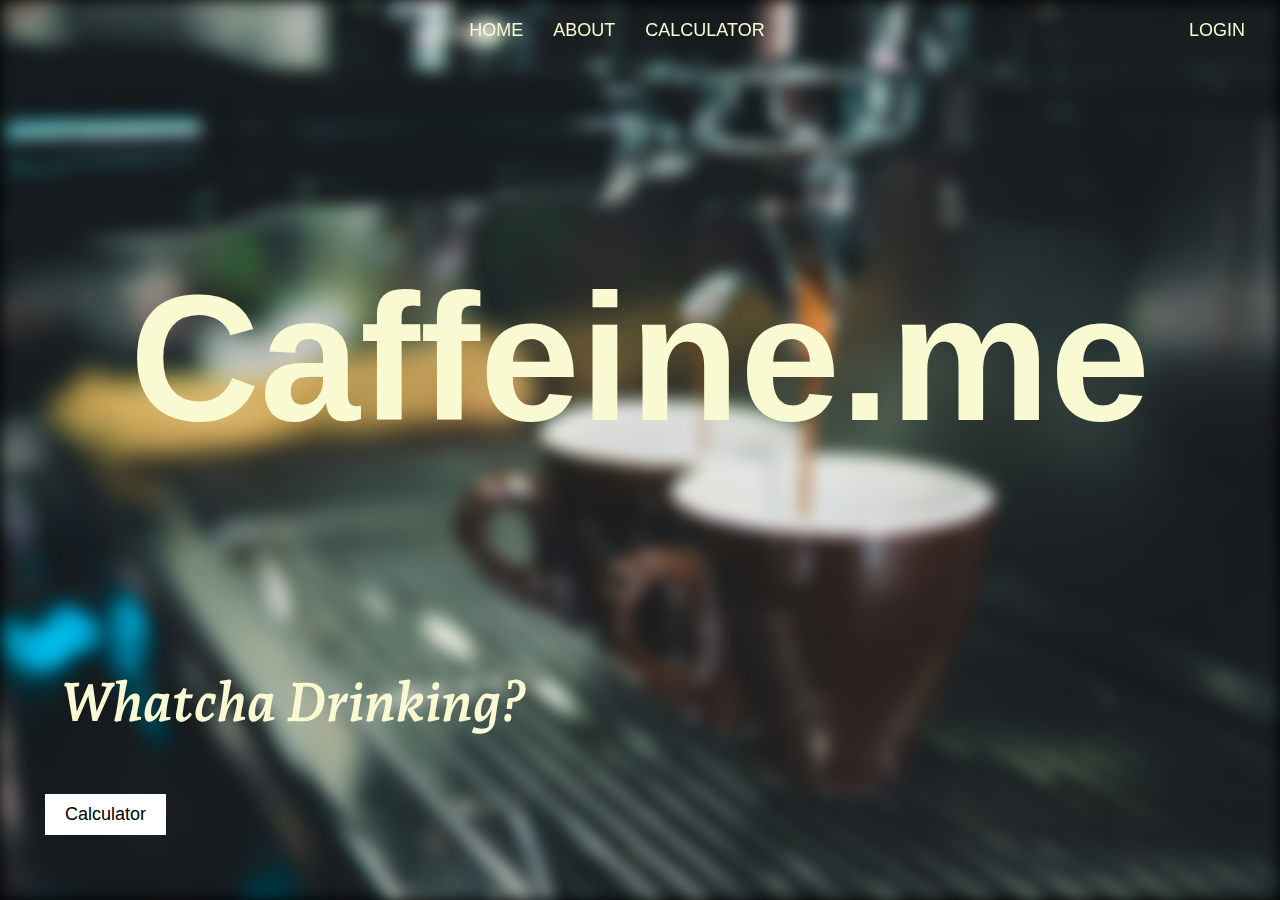
==== index.html @ e25b5c8c "Anirudh's changes" ====
<!DOCTYPE html>
<html lang="en">
<head>
    <meta charset="UTF-8">
    <meta name="viewport" content="width=device-width, initial-scale=1.0">
    <title>Caffeine.me</title>
    <link rel="stylesheet" href="ani.css">
    <link href="https://fonts.googleapis.com/css2?family=Andada+Pro:wght@400;700&display=swap" rel="stylesheet">
    <link rel="stylesheet" href="https://cdnjs.cloudflare.com/ajax/libs/font-awesome/6.0.0-beta3/css/all.min.css">
    <link href="https://fonts.googleapis.com/icon?family=Material+Icons" rel="stylesheet">
</head>
<body>
    <div class="background-container">
        <div class="blur-background"></div>
        <nav class="navbar">
            <div class="navbar-left">
                <i class="custom-icon"></i>
            </div>
            <div class="navbar-center">
                <button class="nav-button">HOME</button>
                <button class="nav-button">ABOUT</button>
                <button class="nav-button">CALCULATOR</button>
            </div>
            <div class="navbar-right">
                <button class="nav-button">LOGIN</button>
            </div>
        </nav>
        <div class="main-content">
            <h1>Caffeine.me</h1>
        </div>
        <div class="bottom-left">
            <div class="bottom-left-text">
                <h2><i>Whatcha Drinking?</i></h2>
            </div>
            <div class="bottom-left-button">
                <button class="calculator-button">Calculator</button>
            </div>
        </div>
    </div>
</body>

</html>
---- ani.css ----
* {
    margin: 0;
    padding: 0;
    box-sizing: border-box;
}

body {
    font-family: Arial, sans-serif;
    height: 100vh;
    background-color: #000;
    overflow: hidden;
}

.background-container {
    position: relative;
    height: 100%;
}

.blur-background {
    background-image: url('media/c2.jpg');
    background-size: cover;
    background-position: center;
    filter: blur(8px);
    position: absolute;
    top: 0;
    left: 0;
    width: 100%;
    height: 100%;
    z-index: -1;
}

.navbar {
    position: fixed;
    top: 0;
    left: 0;
    width: 100%;
    display: flex;
    justify-content: space-between;
    align-items: center;
    padding: 10px 20px;
}

.navbar-left, .navbar-center, .navbar-right {
    display: flex;
    align-items: center;
}

.navbar-left .icon {
    font-size: 24px;
    color: lightgoldenrodyellow;
}

.navbar-center {
    flex-grow: 1;
    justify-content: center;
}

.nav-button {
    background: transparent;
    color: lightgoldenrodyellow;
    border: none;
    font-size: 18px;
    margin: 0 15px;
    cursor: pointer;
}

.nav-button:hover {
    text-decoration: underline;
}

.main-content {
    position: absolute;
    top: 50%;
    left: 50%;
    transform: translate(-50%, -50%);
    text-align: center;
    color: lightgoldenrodyellow;
}

h1 {
    font-family: 'Oswald', sans-serif; 
    font-size: 180px;
    margin-bottom: 185px;
    font-weight: bold;
}

.bottom-left {
    position: absolute;
    font-family: 'Andada Pro', serif;
    left: 20px;
    bottom: 20px;
    color: lightgoldenrodyellow;
}

.bottom-left-text h2 {
    font-size: 54px;
    margin-bottom: 60px;
    margin-left: 40px;
}

.bottom-left-button {
    margin-left: 10px;
}

.calculator-button {
    padding: 10px 20px;
    background-color: white;
    color: black;
    border: none;
    cursor: pointer;
    font-size: 18px;
    margin-bottom: 45px;
    margin-left: 15px;
}

.calculator-button:hover {
    background-color: black;
    color: white;
}

.custom-icon {
    width: 40px;
    height: 40px;
    background-image: url('media/www.png');
    background-size: cover;
    display: inline-block;
    color: white;
}
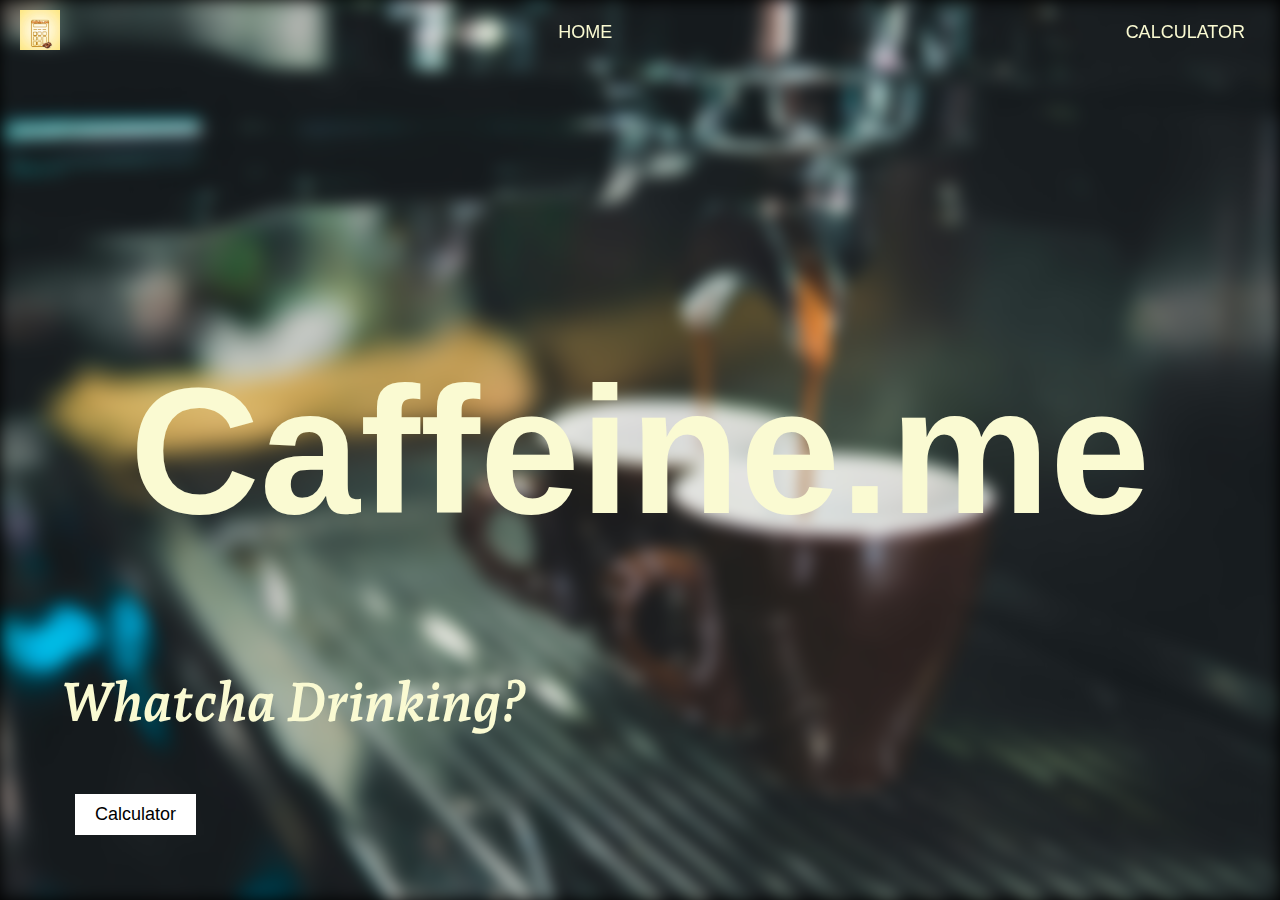
==== commit 6dee87c8: "code cleanup on homepage" ====
--- a/index.html
+++ b/index.html
@@ -12,31 +12,20 @@
 <body>
     <div class="background-container">
         <div class="blur-background"></div>
-        <nav class="navbar">
-            <div class="navbar-left">
-                <i class="custom-icon"></i>
-            </div>
-            <div class="navbar-center">
-                <button class="nav-button">HOME</button>
-                <button class="nav-button">ABOUT</button>
-                <button class="nav-button">CALCULATOR</button>
-            </div>
-            <div class="navbar-right">
-                <button class="nav-button">LOGIN</button>
-            </div>
+        <nav>
+            <a href="./index.html"><img src='media/logo.jpg' width="40" height="40"></a> 
+            <a href="./index.html"><button>HOME</button></a>
+            <a href="./calc.html"><button>CALCULATOR</button></a>
         </nav>
-        <div class="main-content">
+        <main>
             <h1>Caffeine.me</h1>
-        </div>
-        <div class="bottom-left">
-            <div class="bottom-left-text">
+            <section>
                 <h2><i>Whatcha Drinking?</i></h2>
-            </div>
-            <div class="bottom-left-button">
-                <button class="calculator-button">Calculator</button>
-            </div>
-        </div>
+                <button>Calculator</button>
+            </section>
+        </main>
     </div>
+
 </body>
 
 </html>
--- a/ani.css
+++ b/ani.css
@@ -29,7 +29,7 @@
     z-index: -1;
 }
 
-.navbar {
+nav {
     position: fixed;
     top: 0;
     left: 0;
@@ -40,22 +40,8 @@
     padding: 10px 20px;
 }
 
-.navbar-left, .navbar-center, .navbar-right {
-    display: flex;
-    align-items: center;
-}
 
-.navbar-left .icon {
-    font-size: 24px;
-    color: lightgoldenrodyellow;
-}
-
-.navbar-center {
-    flex-grow: 1;
-    justify-content: center;
-}
-
-.nav-button {
+nav button {
     background: transparent;
     color: lightgoldenrodyellow;
     border: none;
@@ -64,27 +50,25 @@
     cursor: pointer;
 }
 
-.nav-button:hover {
+nav button:hover {
     text-decoration: underline;
 }
 
-.main-content {
+
+h1 {
     position: absolute;
     top: 50%;
     left: 50%;
     transform: translate(-50%, -50%);
     text-align: center;
     color: lightgoldenrodyellow;
-}
-
-h1 {
     font-family: 'Oswald', sans-serif; 
     font-size: 180px;
     margin-bottom: 185px;
     font-weight: bold;
 }
 
-.bottom-left {
+section {
     position: absolute;
     font-family: 'Andada Pro', serif;
     left: 20px;
@@ -92,17 +76,14 @@
     color: lightgoldenrodyellow;
 }
 
-.bottom-left-text h2 {
+h2 {
     font-size: 54px;
     margin-bottom: 60px;
     margin-left: 40px;
 }
 
-.bottom-left-button {
-    margin-left: 10px;
-}
 
-.calculator-button {
+section button {
     padding: 10px 20px;
     background-color: white;
     color: black;
@@ -110,19 +91,10 @@
     cursor: pointer;
     font-size: 18px;
     margin-bottom: 45px;
-    margin-left: 15px;
+    margin-left: 55px;
 }
 
-.calculator-button:hover {
+section button:hover {
     background-color: black;
     color: white;
 }
-
-.custom-icon {
-    width: 40px;
-    height: 40px;
-    background-image: url('media/www.png');
-    background-size: cover;
-    display: inline-block;
-    color: white;
-}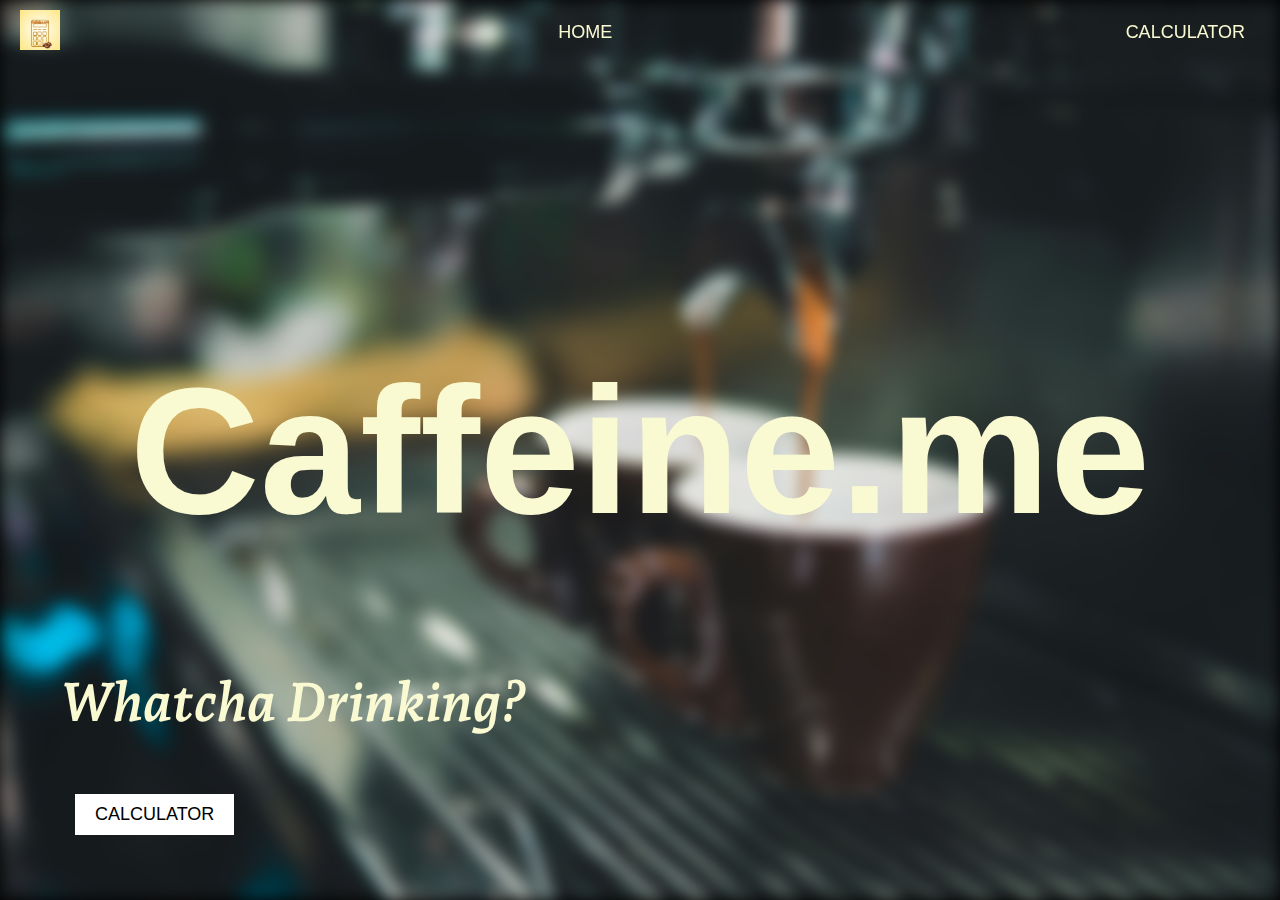
==== commit ed050aba: "Results page also looks nicer" ====
--- a/index.html
+++ b/index.html
@@ -21,7 +21,7 @@
             <h1>Caffeine.me</h1>
             <section>
                 <h2><i>Whatcha Drinking?</i></h2>
-                <button>Calculator</button>
+                <a href="./calc.html"><button>CALCULATOR</button></a>
             </section>
         </main>
     </div>
--- a/ani.css
+++ b/ani.css
@@ -70,16 +70,17 @@
 
 section {
     position: absolute;
-    font-family: 'Andada Pro', serif;
     left: 20px;
     bottom: 20px;
-    color: lightgoldenrodyellow;
+
 }
 
 h2 {
     font-size: 54px;
     margin-bottom: 60px;
     margin-left: 40px;
+    color: lightgoldenrodyellow;
+    font-family: 'Andada Pro', serif;
 }
 
 
@@ -98,3 +99,69 @@
     background-color: black;
     color: white;
 }
+/* Item Image Styling */
+.item-image {
+    width: 100px;
+    height: 100px;
+}
+
+/* Dropdown Container Styling */
+#dropdown-container {
+    margin: auto;
+    width: 25%;
+    padding: 10px;
+    display: flex;
+    justify-content: center;
+    align-items: center;
+}
+
+#dropdown-container label {
+    color: lightgoldenrodyellow;
+}
+
+#dropdown-container select {
+    padding: 10px;
+    border: 1px solid var(--form-border); /* Light Orange Border */
+    border-radius: 5px;
+    background-color: #fff;
+    color: var(--secondary-color);
+    margin-right: 10px;
+}
+
+
+#dropdown-container select:focus {
+    border-color: var(--secondary-color);
+    outline: none;
+}
+
+/* Form Styling */
+form {
+    display: flex;
+    flex-direction: column;
+}
+
+form input, form textarea {
+    margin-bottom: 15px;
+    padding: 10px;
+    border: 1px solid var(--form-border); /* Light Orange Border */
+    border-radius: 5px;
+    width: 100%;
+    background-color: #fff; /* White Background for Inputs */
+    color: var(--text-color);
+}
+
+form input:focus, form textarea:focus {
+    border-color: var(--secondary-color);
+    outline: none;
+}
+
+/* Result Styling */
+#result {
+    text-align: center;
+}
+
+#total-display {
+    text-align: center;
+    font-size: xx-large;
+    color: lightgoldenrodyellow;
+}
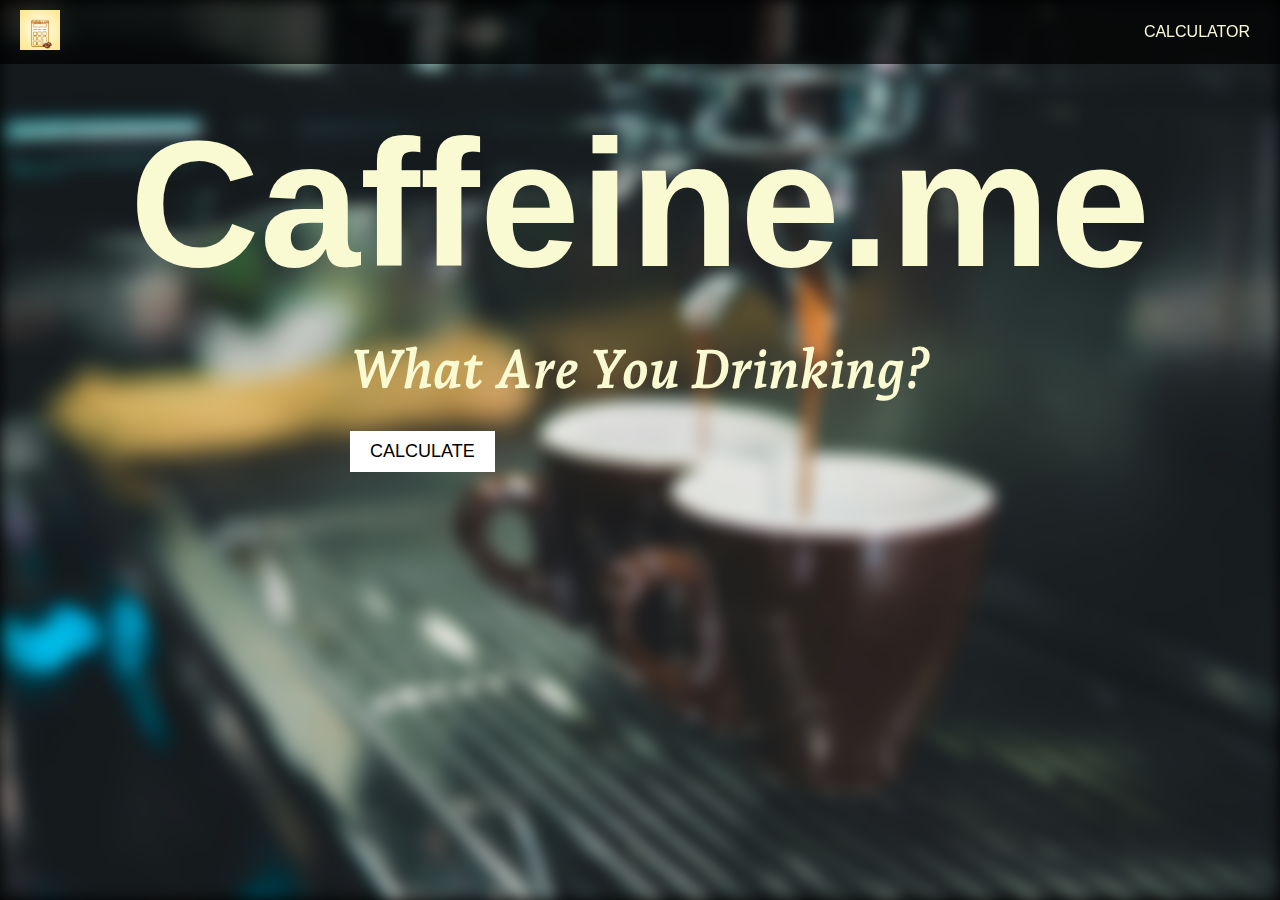
==== commit c932662a: "Code from Sarwar and Abdul" ====
--- a/index.html
+++ b/index.html
@@ -4,6 +4,7 @@
     <meta charset="UTF-8">
     <meta name="viewport" content="width=device-width, initial-scale=1.0">
     <title>Caffeine.me</title>
+    <link rel="icon" href="/media/logo.jpg" type="image/icon type">
     <link rel="stylesheet" href="ani.css">
     <link href="https://fonts.googleapis.com/css2?family=Andada+Pro:wght@400;700&display=swap" rel="stylesheet">
     <link rel="stylesheet" href="https://cdnjs.cloudflare.com/ajax/libs/font-awesome/6.0.0-beta3/css/all.min.css">
@@ -13,15 +14,15 @@
     <div class="background-container">
         <div class="blur-background"></div>
         <nav>
-            <a href="./index.html"><img src='media/logo.jpg' width="40" height="40"></a> 
-            <a href="./index.html"><button>HOME</button></a>
+            <a href="./index.html"><img src='media/logo.jpg' width="40" height="40" class="logo"></a> 
+            <!-- <a href="./index.html"><button>HOME</button></a> -->
             <a href="./calc.html"><button>CALCULATOR</button></a>
         </nav>
         <main>
             <h1>Caffeine.me</h1>
             <section>
-                <h2><i>Whatcha Drinking?</i></h2>
-                <a href="./calc.html"><button>CALCULATOR</button></a>
+                <h2><i>What Are You Drinking?</i></h2>
+                <a href="./calc.html"><button>CALCULATE</button></a>
             </section>
         </main>
     </div>
--- a/ani.css
+++ b/ani.css
@@ -1,3 +1,4 @@
+/* Base Reset and Styling */
 * {
     margin: 0;
     padding: 0;
@@ -6,14 +7,16 @@
 
 body {
     font-family: Arial, sans-serif;
-    height: 100vh;
+    min-height: 100vh; /* Ensure full height for all screens */
+    display: flex;
+    flex-direction: column;
     background-color: #000;
-    overflow: hidden;
+    color: lightgoldenrodyellow;
 }
 
 .background-container {
     position: relative;
-    height: 100%;
+    flex: 1; /* Ensure it grows to fill the available space */
 }
 
 .blur-background {
@@ -38,51 +41,63 @@
     justify-content: space-between;
     align-items: center;
     padding: 10px 20px;
-}
-
+    background-color: rgba(0, 0, 0, 0.7); /* Added background for visibility */
+    z-index: 10;
+}
+
+nav .logo {
+    font-size: 24px;
+    color: lightgoldenrodyellow;
+    font-weight: bold;
+}
+
+nav .button-container {
+    display: flex;
+    flex-wrap: wrap; 
+    justify-content: flex-end;
+    align-items: center;
+    gap: 10px; 
+}
 
 nav button {
     background: transparent;
     color: lightgoldenrodyellow;
     border: none;
-    font-size: 18px;
-    margin: 0 15px;
+    font-size: 16px;
     cursor: pointer;
+    padding: 5px 10px;
 }
 
 nav button:hover {
-    text-decoration: underline;
-}
-
+    color: #6f4e37;
+    background-color: transparent;
+    box-shadow: none;
+}
+
+main {
+    flex: 1; 
+    padding: 100px 20px; 
+    display: flex;
+    flex-direction: column;
+    justify-content: space-between;
+    align-items: center;
+}
 
 h1 {
-    position: absolute;
-    top: 50%;
-    left: 50%;
-    transform: translate(-50%, -50%);
     text-align: center;
     color: lightgoldenrodyellow;
-    font-family: 'Oswald', sans-serif; 
+    font-family: 'Oswald', sans-serif;
     font-size: 180px;
-    margin-bottom: 185px;
+    margin-bottom: 30px;
     font-weight: bold;
-}
-
-section {
-    position: absolute;
-    left: 20px;
-    bottom: 20px;
-
 }
 
 h2 {
     font-size: 54px;
-    margin-bottom: 60px;
-    margin-left: 40px;
+    margin-bottom: 20px;
     color: lightgoldenrodyellow;
     font-family: 'Andada Pro', serif;
 }
-
 
 section button {
     padding: 10px 20px;
@@ -91,77 +106,111 @@
     border: none;
     cursor: pointer;
     font-size: 18px;
-    margin-bottom: 45px;
-    margin-left: 55px;
+    margin: 10px 0;
 }
 
 section button:hover {
-    background-color: black;
+    background-color: #6f4e37;
     color: white;
 }
-/* Item Image Styling */
-.item-image {
-    width: 100px;
-    height: 100px;
-}
-
-/* Dropdown Container Styling */
+
 #dropdown-container {
-    margin: auto;
-    width: 25%;
+    margin: 20px auto;
+    max-width: 800px; 
+    display: flex;
+    flex-direction: column; 
+    gap: 15px;
+    max-height: 60vh;
+    overflow-y: auto;
     padding: 10px;
-    display: flex;
-    justify-content: center;
-    align-items: center;
-}
-
-#dropdown-container label {
-    color: lightgoldenrodyellow;
+    background: rgba(0, 0, 0, 0.5); 
+    border-radius: 8px;
 }
 
 #dropdown-container select {
+    color: black; 
+    background: transparent;
+    border: 1px solid #ccc;
+    padding: 8px;
+    border-radius: 5px;
+}
+
+footer {
     padding: 10px;
-    border: 1px solid var(--form-border); /* Light Orange Border */
-    border-radius: 5px;
-    background-color: #fff;
-    color: var(--secondary-color);
-    margin-right: 10px;
-}
-
-
-#dropdown-container select:focus {
-    border-color: var(--secondary-color);
-    outline: none;
-}
-
-/* Form Styling */
-form {
-    display: flex;
-    flex-direction: column;
-}
-
-form input, form textarea {
-    margin-bottom: 15px;
-    padding: 10px;
-    border: 1px solid var(--form-border); /* Light Orange Border */
-    border-radius: 5px;
-    width: 100%;
-    background-color: #fff; /* White Background for Inputs */
-    color: var(--text-color);
-}
-
-form input:focus, form textarea:focus {
-    border-color: var(--secondary-color);
-    outline: none;
-}
-
-/* Result Styling */
-#result {
+    background: rgba(0, 0, 0, 0.8);
     text-align: center;
-}
-
-#total-display {
-    text-align: center;
-    font-size: xx-large;
-    color: lightgoldenrodyellow;
-}
+    color: lightgoldenrodyellow;
+    font-size: 14px;
+}
+
+
+@media (max-width: 768px) {
+    h1 {
+        font-size: 100px;
+    }
+
+    h2 {
+        font-size: 36px;
+    }
+
+    nav .logo {
+        font-size: 20px;
+    }
+
+    nav .button-container {
+        gap: 5px;
+        flex-wrap: wrap;
+    }
+
+    nav button {
+        font-size: 14px;
+    }
+
+    #dropdown-container {
+        max-width: 90%;
+        max-height: 50vh;
+    }
+
+    section button {
+        font-size: 16px;
+        padding: 8px 15px;
+    }
+}
+
+@media (max-width: 480px) {
+    h1 {
+        font-size: 60px;
+    }
+
+    h2 {
+        font-size: 24px;
+    }
+
+    nav .logo {
+        font-size: 18px;
+    }
+
+    nav .button-container {
+        flex-wrap: wrap;
+        gap: 5px;
+    }
+
+    nav button {
+        font-size: 12px;
+        padding: 5px 8px;
+    }
+
+    #dropdown-container {
+        max-width: 95%;
+        max-height: 40vh; 
+    }
+
+    section button {
+        font-size: 14px;
+        padding: 8px 12px;
+    }
+
+    footer {
+        font-size: 12px;
+    }
+}
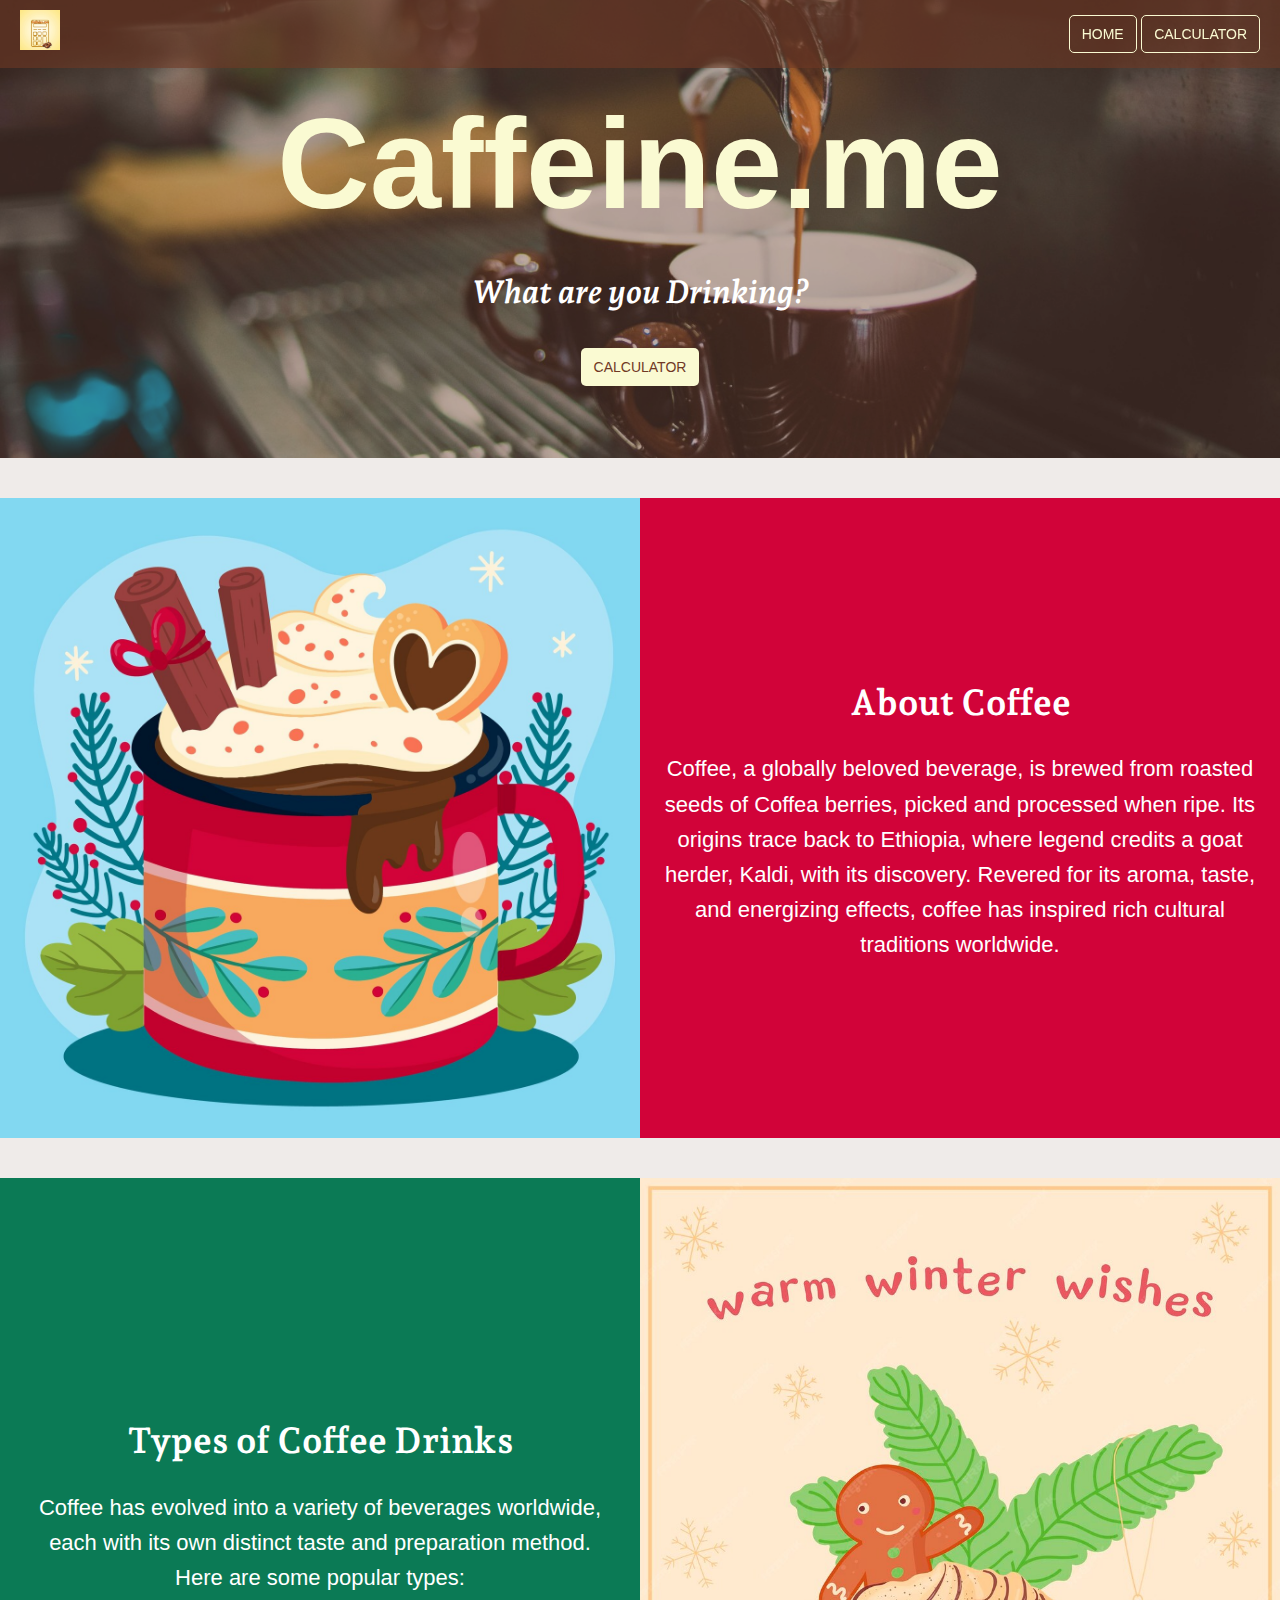
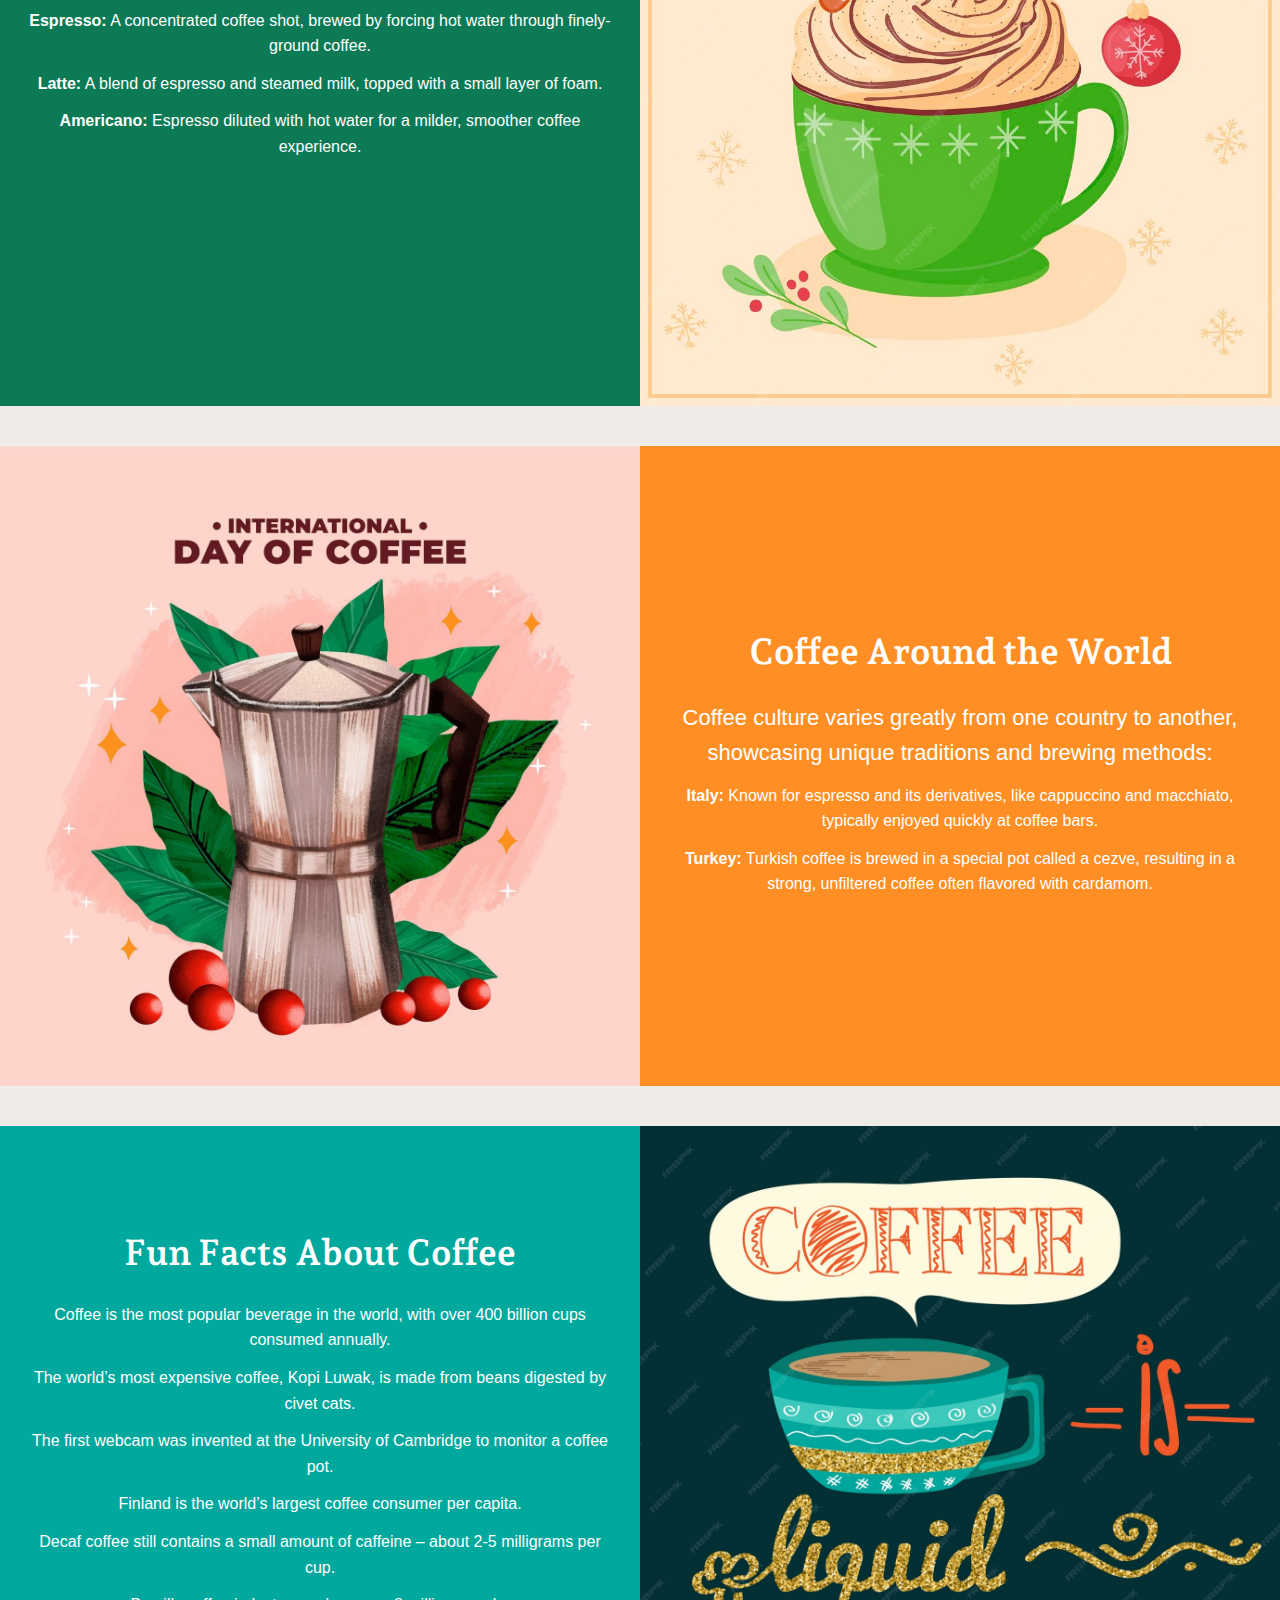
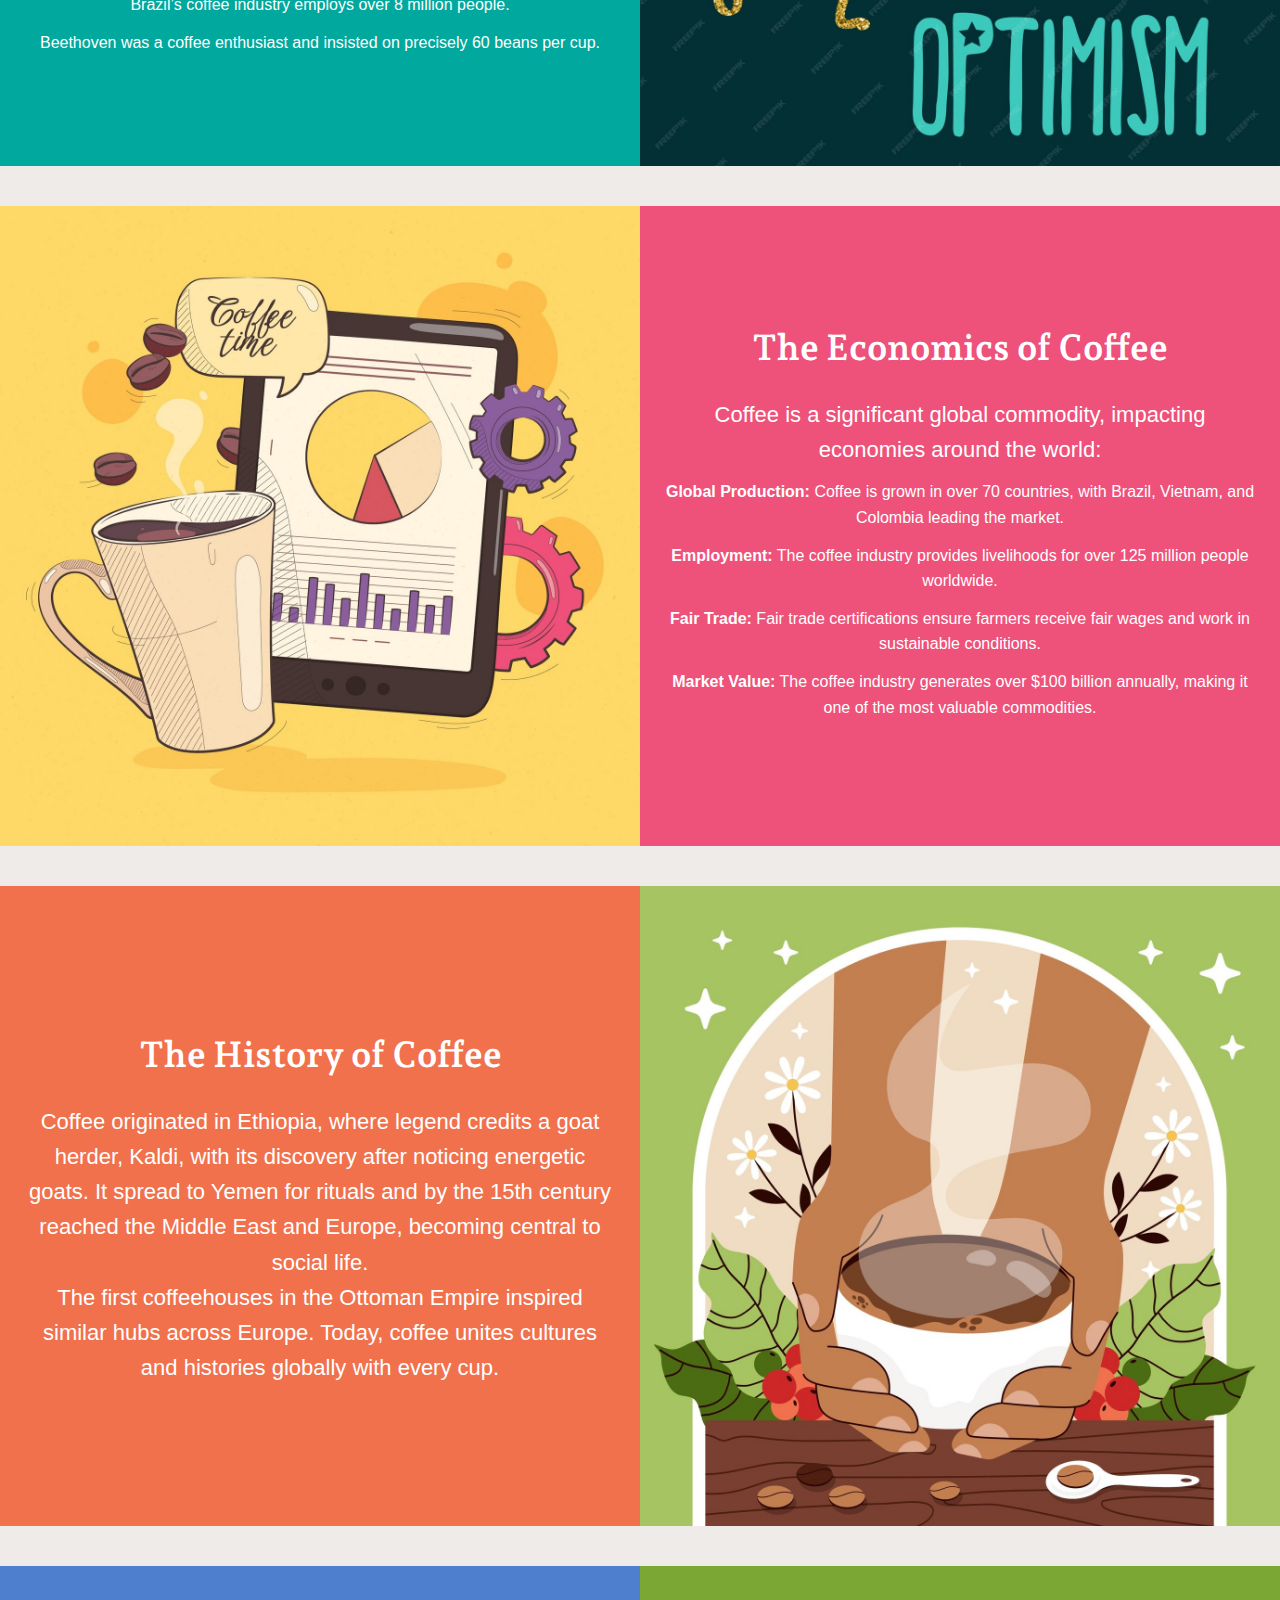
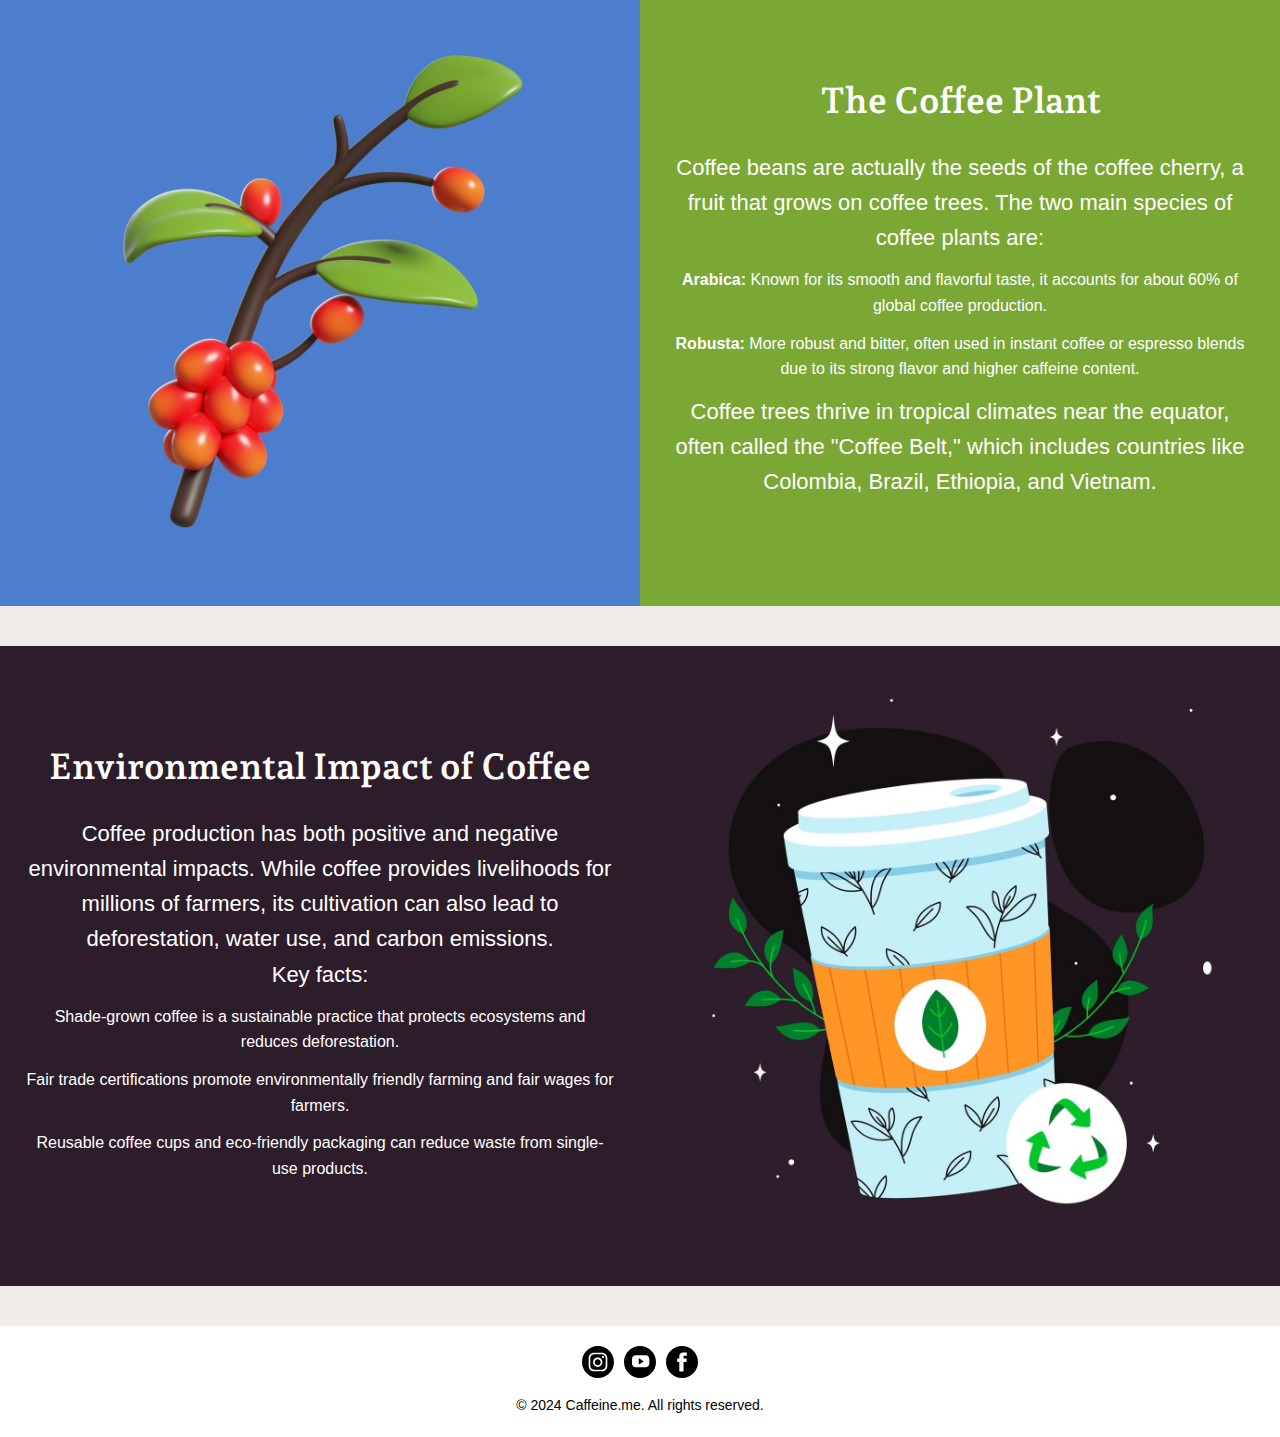
==== commit 884e691f: "Dhanya Sridhar - changes" ====
--- a/index.html
+++ b/index.html
@@ -1,32 +1,330 @@
 <!DOCTYPE html>
 <html lang="en">
-<head>
-    <meta charset="UTF-8">
-    <meta name="viewport" content="width=device-width, initial-scale=1.0">
+  <head>
+    <meta charset="UTF-8" />
+    <meta name="viewport" content="width=device-width, initial-scale=1.0" />
     <title>Caffeine.me</title>
-    <link rel="icon" href="/media/logo.jpg" type="image/icon type">
-    <link rel="stylesheet" href="ani.css">
-    <link href="https://fonts.googleapis.com/css2?family=Andada+Pro:wght@400;700&display=swap" rel="stylesheet">
-    <link rel="stylesheet" href="https://cdnjs.cloudflare.com/ajax/libs/font-awesome/6.0.0-beta3/css/all.min.css">
-    <link href="https://fonts.googleapis.com/icon?family=Material+Icons" rel="stylesheet">
-</head>
-<body>
+    <link rel="stylesheet" href="/assets/css/ani.css" />
+    <link rel="stylesheet" href="/assets/css/styles.css" />
+    <link rel="stylesheet" href="/assets/css/home.css" />
+    <link
+      href="https://fonts.googleapis.com/css2?family=Andada+Pro:wght@400;700&display=swap"
+      rel="stylesheet"
+    />
+    <link
+      rel="stylesheet"
+      href="https://cdnjs.cloudflare.com/ajax/libs/font-awesome/6.0.0-beta3/css/all.min.css"
+    />
+    <link
+      href="https://fonts.googleapis.com/icon?family=Material+Icons"
+      rel="stylesheet"
+    />
+  </head>
+  <body>
     <div class="background-container">
-        <div class="blur-background"></div>
-        <nav>
-            <a href="./index.html"><img src='media/logo.jpg' width="40" height="40" class="logo"></a> 
-            <!-- <a href="./index.html"><button>HOME</button></a> -->
-            <a href="./calc.html"><button>CALCULATOR</button></a>
-        </nav>
-        <main>
-            <h1>Caffeine.me</h1>
-            <section>
-                <h2><i>What Are You Drinking?</i></h2>
-                <a href="./calc.html"><button>CALCULATE</button></a>
-            </section>
-        </main>
+      <nav>
+        <a href="/index.html"
+          ><img src="/assets/images/logo.jpg" width="40" height="40" alt="Logo"
+        /></a>
+        <div>
+        <a href="/index.html"><button>HOME</button></a>
+        <a href="/pages/calc.html"><button>CALCULATOR</button></a>
+        </div>
+      </nav>
+      <main>
+        <section class="banner">
+            <div class="banner-content">
+          <h1 class="logo">Caffeine.me</h1>
+          <h2><i>What are you Drinking?</i></h2>
+          <a href="/pages/calc.html"><button>CALCULATOR</button></a>
+            </div>
+        </section>
+
+        <!-- Added Content for Scrolling -->
+        <section class="section about-section">
+          <div class="image">
+            <img src="/assets/images/home/coffee.jpg" />
+          </div>
+
+          <div class="content">
+            <h2>About Coffee</h2>
+            <p>
+              Coffee, a globally beloved beverage, is brewed from roasted seeds
+              of Coffea berries, picked and processed when ripe. Its origins
+              trace back to Ethiopia, where legend credits a goat herder, Kaldi,
+              with its discovery. Revered for its aroma, taste, and energizing
+              effects, coffee has inspired rich cultural traditions worldwide.
+            </p>
+          </div>
+        </section>
+
+        <section class="section coffee-type-section">
+          <div class="content">
+            <h2>Types of Coffee Drinks</h2>
+            <p>
+              Coffee has evolved into a variety of beverages worldwide, each
+              with its own distinct taste and preparation method. Here are some
+              popular types:
+            </p>
+            <ul>
+              <li>
+                <b>Espresso:</b> A concentrated coffee shot, brewed by forcing
+                hot water through finely-ground coffee.
+              </li>
+              <li>
+                <b>Latte:</b> A blend of espresso and steamed milk, topped with
+                a small layer of foam.
+              </li>
+              <li>
+                <b>Americano:</b> Espresso diluted with hot water for a milder,
+                smoother coffee experience.
+              </li>
+            </ul>
+          </div>
+          <div class="image">
+            <img src="/assets/images/home/coffee-type.jpg" />
+          </div>
+        </section>
+
+        <section class="section coffee-world-section">
+          <div class="image">
+            <img src="/assets/images/home/coffee-world.jpg" />
+          </div>
+          <div class="content">
+            <h2>Coffee Around the World</h2>
+            <p>
+              Coffee culture varies greatly from one country to another,
+              showcasing unique traditions and brewing methods:
+            </p>
+            <ul>
+              <li>
+                <b>Italy:</b> Known for espresso and its derivatives, like
+                cappuccino and macchiato, typically enjoyed quickly at coffee
+                bars.
+              </li>
+              <li>
+                <b>Turkey:</b> Turkish coffee is brewed in a special pot called
+                a cezve, resulting in a strong, unfiltered coffee often flavored
+                with cardamom.
+              </li>
+            </ul>
+          </div>
+        </section>
+
+        <section class="section coffee-funfact-section">
+          <div class="content">
+            <h2>Fun Facts About Coffee</h2>
+            <ul>
+              <li>
+                Coffee is the most popular beverage in the world, with over 400
+                billion cups consumed annually.
+              </li>
+              <li>
+                The world’s most expensive coffee, Kopi Luwak, is made from
+                beans digested by civet cats.
+              </li>
+              <li>
+                The first webcam was invented at the University of Cambridge to
+                monitor a coffee pot.
+              </li>
+              <li>
+                Finland is the world’s largest coffee consumer per capita.
+              </li>
+              <li>
+                Decaf coffee still contains a small amount of caffeine – about
+                2-5 milligrams per cup.
+              </li>
+              <li>Brazil’s coffee industry employs over 8 million people.</li>
+              <li>
+                Beethoven was a coffee enthusiast and insisted on precisely 60
+                beans per cup.
+              </li>
+            </ul>
+          </div>
+          <div class="image">
+            <img src="/assets/images/home/funfact-coffee.jpg" />
+          </div>
+        </section>
+
+        <section class="section coffee-economy-section">
+          <div class="image">
+            <img src="/assets/images/home/economey.jpg" />
+          </div>
+          <div class="content">
+            <h2>The Economics of Coffee</h2>
+            <p>
+              Coffee is a significant global commodity, impacting economies
+              around the world:
+            </p>
+            <ul>
+              <li>
+                <b>Global Production:</b> Coffee is grown in over 70 countries,
+                with Brazil, Vietnam, and Colombia leading the market.
+              </li>
+              <li>
+                <b>Employment:</b> The coffee industry provides livelihoods for
+                over 125 million people worldwide.
+              </li>
+              <li>
+                <b>Fair Trade:</b> Fair trade certifications ensure farmers
+                receive fair wages and work in sustainable conditions.
+              </li>
+              <li>
+                <b>Market Value:</b> The coffee industry generates over $100
+                billion annually, making it one of the most valuable
+                commodities.
+              </li>
+            </ul>
+          </div>
+        </section>
+
+        <section class="section coffee-history-section">
+          <div class="content">
+            <h2>The History of Coffee</h2>
+            <p>
+              Coffee originated in Ethiopia, where legend credits a goat herder,
+              Kaldi, with its discovery after noticing energetic goats. It
+              spread to Yemen for rituals and by the 15th century reached the
+              Middle East and Europe, becoming central to social life.
+            </p>
+            <p>
+              The first coffeehouses in the Ottoman Empire inspired similar hubs
+              across Europe. Today, coffee unites cultures and histories
+              globally with every cup.
+            </p>
+          </div>
+          <div class="image">
+            <img src="/assets/images/home/history.jpg" />
+          </div>
+        </section>
+
+        <section class="section coffee-plant-section">
+          <div class="image">
+            <img src="/assets/images/home/plant.jpg" />
+          </div>
+          <div class="content">
+            <h2>The Coffee Plant</h2>
+            <p>
+              Coffee beans are actually the seeds of the coffee cherry, a fruit
+              that grows on coffee trees. The two main species of coffee plants
+              are:
+            </p>
+            <ul>
+              <li>
+                <b>Arabica:</b> Known for its smooth and flavorful taste, it
+                accounts for about 60% of global coffee production.
+              </li>
+              <li>
+                <b>Robusta:</b> More robust and bitter, often used in instant
+                coffee or espresso blends due to its strong flavor and higher
+                caffeine content.
+              </li>
+            </ul>
+            <p>
+              Coffee trees thrive in tropical climates near the equator, often
+              called the "Coffee Belt," which includes countries like Colombia,
+              Brazil, Ethiopia, and Vietnam.
+            </p>
+          </div>
+        </section>
+
+        <section class="section coffee-env-section">
+          <div class="content">
+            <h2>Environmental Impact of Coffee</h2>
+            <p>
+              Coffee production has both positive and negative environmental
+              impacts. While coffee provides livelihoods for millions of
+              farmers, its cultivation can also lead to deforestation, water
+              use, and carbon emissions.
+            </p>
+            <p>Key facts:</p>
+            <ul>
+              <li>
+                Shade-grown coffee is a sustainable practice that protects
+                ecosystems and reduces deforestation.
+              </li>
+              <li>
+                Fair trade certifications promote environmentally friendly
+                farming and fair wages for farmers.
+              </li>
+              <li>
+                Reusable coffee cups and eco-friendly packaging can reduce waste
+                from single-use products.
+              </li>
+            </ul>
+          </div>
+          <div class="image">
+            <img src="/assets/images/home/env.jpg" />
+          </div>
+        </section>
+
+        <footer>
+          <div class="social-icons-section">
+            <a href="www.instagram.com" target="_blank">
+              <svg
+                aria-hidden="true"
+                class="valign-middle absoluteCenter"
+                focusable="false"
+                preserveAspectRatio="xMidYMid meet"
+                style="
+                  width: 32px;
+                  height: 32px;
+                  overflow: visible;
+                  fill: currentColor;
+                "
+                viewBox="0 0 24 24"
+              >
+                <path
+                  d="M11.9997802,0 C18.6169827,0 24,5.38345699 24,12.0002198 C24,18.6169827 18.6169827,24 11.9997802,24 C5.38301731,24 0,18.6169827 0,12.0002198 C0,5.38345699 5.38301731,0 11.9997802,0 Z M15,5 L9,5 C6.790861,5 5,6.790861 5,9 L5,9 L5,15 C5,17.209139 6.790861,19 9,19 L9,19 L15,19 C17.209139,19 19,17.209139 19,15 L19,15 L19,9 C19,6.790861 17.209139,5 15,5 L15,5 Z M14.7647059,6.23529412 C16.4215601,6.23529412 17.7647059,7.57843987 17.7647059,9.23529412 L17.7647059,9.23529412 L17.7647059,14.7647059 L17.7596132,14.9409787 C17.6683668,16.5157859 16.3623868,17.7647059 14.7647059,17.7647059 L14.7647059,17.7647059 L9.23529412,17.7647059 L9.05902133,17.7596132 C7.48421408,17.6683668 6.23529412,16.3623868 6.23529412,14.7647059 L6.23529412,14.7647059 L6.23529412,9.23529412 L6.24038681,9.05902133 C6.33163324,7.48421408 7.63761323,6.23529412 9.23529412,6.23529412 L9.23529412,6.23529412 Z M11.7941176,8.70588235 C9.86112102,8.70588235 8.29411765,10.2728857 8.29411765,12.2058824 C8.29411765,14.138879 9.86112102,15.7058824 11.7941176,15.7058824 C13.7271143,15.7058824 15.2941176,14.138879 15.2941176,12.2058824 C15.2941176,10.2728857 13.7271143,8.70588235 11.7941176,8.70588235 Z M11.7941176,9.94117647 C13.0448802,9.94117647 14.0588235,10.9551198 14.0588235,12.2058824 C14.0588235,13.4566449 13.0448802,14.4705882 11.7941176,14.4705882 C10.5433551,14.4705882 9.52941176,13.4566449 9.52941176,12.2058824 C9.52941176,10.9551198 10.5433551,9.94117647 11.7941176,9.94117647 Z M15.7058824,7.47058824 C15.2510596,7.47058824 14.8823529,7.83929491 14.8823529,8.29411765 C14.8823529,8.74894038 15.2510596,9.11764706 15.7058824,9.11764706 C16.1607051,9.11764706 16.5294118,8.74894038 16.5294118,8.29411765 C16.5294118,7.83929491 16.1607051,7.47058824 15.7058824,7.47058824 Z"
+                ></path>
+                <circle
+                  class="sb-icon-hover"
+                  cx="50%"
+                  cy="50%"
+                  fill="transparent"
+                  r="75%"
+                ></circle>
+              </svg>
+            </a>
+            <a href="www.youtube.com" target="_blank">
+                <svg aria-hidden="true" class="valign-middle absoluteCenter" focusable="false" preserveAspectRatio="xMidYMid meet" style="width:32px;height:32px;overflow:visible;fill:currentColor" viewBox="0 0 24 24"><path d="M11.9997802,0 C18.6169827,0 24,5.38345699 24,12.0002198 C24,18.6169827 18.6169827,24 11.9997802,24 C5.38301731,24 0,18.6169827 0,12.0002198 C0,5.38345699 5.38301731,0 11.9997802,0 Z M16.1700158,7 L8.82998416,7 C7.26701245,7 6,8.25308368 6,9.79887301 L6,13.201127 C6,14.7469163 7.26701245,16 8.82998416,16 L16.1700158,16 C17.7329875,16 19,14.7469163 19,13.201127 L19,9.79887301 C19,8.25308368 17.7329875,7 16.1700158,7 Z M11.3262463,9.28078768 L14.5709798,11.3486057 C14.7141036,11.4390048 14.689657,11.6696954 14.5443107,11.7571306 L11.3218015,13.7217059 C11.1822335,13.8056832 11.0555556,13.6925608 11.0555556,13.5162084 L11.0555556,9.4838152 C11.0555556,9.30499291 11.1857894,9.19236451 11.3262463,9.28078768 Z"></path><circle class="sb-icon-hover" cx="50%" cy="50%" fill="transparent" r="75%"></circle></svg>
+            </a>
+            <a href="www.facebook.com" target="_blank">
+                <svg aria-hidden="true" class="valign-middle absoluteCenter" focusable="false" preserveAspectRatio="xMidYMid meet" style="width:32px;height:32px;overflow:visible;fill:currentColor" viewBox="0 0 24 24"><path d="M11.9997802,0 C18.6169827,0 24,5.38345699 24,12.0002198 C24,18.6169827 18.6169827,24 11.9997802,24 C5.38301731,24 0,18.6169827 0,12.0002198 C0,5.38345699 5.38301731,0 11.9997802,0 Z M15.4043684,4.8 L12.7777895,4.8 C11.2364211,4.8 9.98636842,5.96104896 9.98636842,7.39365487 L9.98636842,9.44903723 L8.59515789,9.44903723 C8.48763158,9.44903723 8.4,9.53002017 8.4,9.6303686 L8.4,11.7623327 C8.4,11.862241 8.48763158,11.9432239 8.59515789,11.9432239 L9.98636842,11.9432239 L9.98636842,19.0186686 C9.98636842,19.1190171 10.074,19.2 10.1815263,19.2 L12.9639474,19.2 C13.0719474,19.2 13.1591053,19.1190171 13.1591053,19.0186686 L13.1591053,11.9432239 L15.1765263,11.9432239 C15.2778947,11.9432239 15.3626842,11.8714836 15.3707368,11.7772969 L15.5649474,9.64533284 C15.5748947,9.53970292 15.4844211,9.44903723 15.3702632,9.44903723 L13.1591053,9.44903723 L13.1591053,7.93632863 C13.1591053,7.58202824 13.4688947,7.29462681 13.8502105,7.29462681 L15.4043684,7.29462681 C15.5123684,7.29462681 15.6,7.21320374 15.6,7.11329543 L15.6,4.98133138 C15.6,4.88142307 15.5123684,4.8 15.4043684,4.8 Z"></path><circle class="sb-icon-hover" cx="50%" cy="50%" fill="transparent" r="75%"></circle></svg>
+            </a>
+
+          </div>
+          <div class="copy-rights">
+            <p>© 2024 Caffeine.me. All rights reserved.</p>
+          </div>
+        </footer>
+
+        <!-- Placeholder Content for Scrolling -->
+        <!-- <section>
+            <h2>More Interesting Facts</h2>
+        <p>
+            <ul>
+                <li>Coffee is the second most traded commodity in the world.</li>
+                <li>The word “coffee” comes from the Arabic word “qahwa.”</li>
+                <li>Brazil is the largest producer of coffee in the world.</li>
+                <li>Over 2.25 billion cups of coffee are consumed daily worldwide.</li>
+                <li>Espresso is regulated by the Italian government because it is considered part of their heritage.</li>
+            </ul>
+        </p>
+        </section> -->
+
+        <!-- Additional Placeholder Content -->
+        <!-- <section>
+            <h2>Benefits of Drinking Coffee</h2>
+            <p>
+                Coffee is rich in antioxidants, which can help protect the body against free radicals.
+                Studies have shown that regular coffee consumption is linked to a reduced risk of Parkinson’s disease, Alzheimer’s disease, and even certain types of cancer.
+            </p>
+            <p>
+                Moderate consumption is considered healthy and can also improve mood, energy levels, and mental performance.
+            </p>
+        </section> -->
+      </main>
     </div>
-
-</body>
-
+  </body>
 </html>
--- a/assets/css/ani.css
+++ b/assets/css/ani.css
@@ -0,0 +1,226 @@
+/* Base Reset and Styling */
+* {
+    margin: 0;
+    padding: 0;
+    box-sizing: border-box;
+}
+
+body {
+    font-family: Arial, sans-serif;
+    min-height: 100vh; /* Ensure full height for all screens */
+    display: flex;
+    flex-direction: column;
+    background-color: #000;
+    color: lightgoldenrodyellow;
+}
+
+.background-container {
+    position: relative;
+    flex: 1; /* Ensure it grows to fill the available space */
+}
+
+.blur-background {
+    background-image: url('/assets/images/c2.jpg');
+    background-size: cover;
+    background-position: center;
+    filter: blur(8px);
+    position: absolute;
+    top: 0;
+    left: 0;
+    width: 100%;
+    height: 100%;
+    z-index: -1;
+}
+
+nav {
+    position: fixed;
+    top: 0;
+    left: 0;
+    width: 100%;
+    display: flex;
+    justify-content: space-between;
+    align-items: center;
+    padding: 10px 20px;
+    background-color: rgba(0, 0, 0, 0.7); /* Added background for visibility */
+    z-index: 10;
+}
+
+nav .logo {
+    font-size: 24px;
+    color: lightgoldenrodyellow;
+    font-weight: bold;
+}
+
+nav .button-container {
+    display: flex;
+    flex-wrap: wrap; 
+    justify-content: flex-end;
+    align-items: center;
+    gap: 10px; 
+}
+
+nav button {
+    background: transparent;
+    color: lightgoldenrodyellow;
+    border: none;
+    font-size: 16px;
+    cursor: pointer;
+    padding: 5px 10px;
+}
+
+nav button:hover {
+    color: #6f4e37;
+    background-color: transparent;
+    box-shadow: none;
+}
+
+main {
+    flex: 1; 
+    padding: 100px 20px; 
+    display: flex;
+    flex-direction: column;
+    justify-content: space-between;
+    align-items: center;
+}
+
+h1 {
+    text-align: center;
+    color: lightgoldenrodyellow;
+    font-family: 'Oswald', sans-serif;
+    font-size: 180px;
+    margin-bottom: 30px;
+    font-weight: bold;
+}
+
+h2 {
+    font-size: 54px;
+    margin-bottom: 20px;
+    color: lightgoldenrodyellow;
+    font-family: 'Andada Pro', serif;
+}
+
+section button {
+    padding: 10px 20px;
+    background-color: white;
+    color: black;
+    border: none;
+    cursor: pointer;
+    font-size: 18px;
+    margin: 10px 0;
+}
+
+section button:hover {
+    background-color: #6f4e37;
+    color: white;
+}
+
+#dropdown-container {
+    margin: 20px auto;
+    max-width: 800px; 
+    display: flex;
+    flex-direction: column; 
+    gap: 15px;
+    max-height: 60vh;
+    overflow-y: auto;
+    padding: 10px;
+    background: rgba(0, 0, 0, 0.5); 
+    border-radius: 8px;
+}
+
+#dropdown-container select {
+    color: black; 
+    border: 1px solid #ccc;
+    padding: 8px;
+    border-radius: 5px;
+}
+
+footer {
+    padding: 10px;
+    background: rgba(0, 0, 0, 0.8);
+    text-align: center;
+    color: lightgoldenrodyellow;
+    font-size: 14px;
+}
+
+
+/* Result Styling */
+#result {
+    text-align: center;
+}
+
+#total-display {
+    font-size: xx-large;
+    color: var(--text-color);
+}
+
+
+@media (max-width: 768px) {
+    h1 {
+        font-size: 100px;
+    }
+
+    h2 {
+        font-size: 36px;
+    }
+
+    nav .logo {
+        font-size: 20px;
+    }
+
+    nav .button-container {
+        gap: 5px;
+        flex-wrap: wrap;
+    }
+
+    nav button {
+        font-size: 14px;
+    }
+
+    #dropdown-container {
+        max-width: 90%;
+        max-height: 50vh;
+    }
+
+    section button {
+        font-size: 16px;
+        padding: 8px 15px;
+    }
+}
+
+@media (max-width: 480px) {
+    h1 {
+        font-size: 60px;
+    }
+
+    h2 {
+        font-size: 24px;
+    }
+
+    nav .logo {
+        font-size: 18px;
+    }
+
+    nav .button-container {
+        flex-wrap: wrap;
+        gap: 5px;
+    }
+
+    nav button {
+        font-size: 12px;
+        padding: 5px 8px;
+    }
+
+    #dropdown-container {
+        max-width: 95%;
+        max-height: 40vh; 
+    }
+
+    section button {
+        font-size: 14px;
+        padding: 8px 12px;
+    }
+
+    footer {
+        font-size: 12px;
+    }
+}
--- a/assets/css/styles.css
+++ b/assets/css/styles.css
@@ -0,0 +1,225 @@
+/* General Reset */
+* {
+    margin: 0;
+    padding: 0;
+    box-sizing: border-box;
+}
+
+/* Root Variables for Dark Coffee Color Palette */
+:root {
+    --primary-color: #3e2723; /* Darker Brown for Primary Elements */
+    --secondary-color: #5d4037; /* Medium Dark Brown */
+    --accent-color: #4e342e; /* Dark Brown Accent */
+    --background-color: #efebe9; /* Light Cream Background */
+    --text-color: #ffffff; /* White for text on dark backgrounds */
+    --button-hover: #6d4c41; /* Hover Color for Buttons */
+    --header-footer-bg: rgba(0, 0, 0, 0.3); /* More Transparent Header and Footer */
+    --header-footer-text: #ffffff; /* White text for Header/Footer */
+    --form-border: #5d4037; /* Medium Dark Brown Border */
+}
+
+/* Body Styling */
+body {
+    font-family: 'Poppins', sans-serif;
+    line-height: 1.6;
+    background-color: var(--background-color);
+    color: var(--primary-color);
+}
+
+/* Header Styling */
+header {
+    background-color: var(--header-footer-bg);
+    color: var(--header-footer-text);
+    padding: 20px;
+    display: flex;
+    justify-content: space-between;
+    align-items: center;
+    backdrop-filter: blur(5px); /* Adds a slight blur for transparency effect */
+}
+
+#icon {
+    margin-right: 10px;
+}
+
+/* Navigation Styling */
+nav ul {
+    list-style: none;
+    padding: 0;
+    display: flex;
+}
+
+nav ul li {
+    margin: 0 15px;
+}
+
+nav ul li a {
+    color: var(--header-footer-text);
+    text-decoration: none;
+    font-weight: bold;
+}
+
+nav ul li a:hover {
+    color: var(--secondary-color);
+}
+
+/* Site Title in Main */
+.site-title-body {
+    text-align: left;
+    font-size: 4rem;
+    font-weight: bold;
+    color: var(--text-color); /* Large White Text */
+    margin-bottom: 20px;
+}
+
+/* Hero Section */
+.hero {
+    background-image: url('./media/coffee-background.jpg'); /* Placeholder background image */
+    background-size: cover;
+    background-position: center;
+    text-align: left;
+    padding: 150px 20px;
+    color: #fff;
+}
+
+.hero h2 {
+    font-size: 3.5rem;
+    font-weight: bold;
+    color: var(--text-color); /* Large White Text for Hero Heading */
+    margin-bottom: 20px;
+}
+
+.hero-btn {
+    padding: 15px 30px;
+    font-size: 1.2rem;
+    background-color: var(--accent-color);
+    color: #fff;
+    border: none;
+    border-radius: 5px;
+    cursor: pointer;
+    transition: background-color 0.3s ease;
+}
+
+.hero-btn:hover {
+    background-color: var(--button-hover);
+}
+
+/* Main Content */
+/* main {
+    padding: 40px;
+    background-image: url('./media/blurred-cafe-background-free-photo.jpg');
+    background-size: cover;
+    background-position: center;
+    color: var(--text-color);
+    
+} */
+
+/* Section Styling */
+section {
+    margin-bottom: 40px;
+}
+
+h2 {
+    font-size: xx-large;
+    color: #fff;
+}
+
+.about1 {
+    text-align: justify;
+    display: block;
+    width: 60%;
+    margin: 0 auto;
+    color: #fff;
+}
+
+/* Footer Styling */
+footer {
+    background-color: var(--header-footer-bg);
+    color: var(--header-footer-text);
+    text-align: center;
+    padding: 20px 0;
+    position: relative;
+    bottom: 0;
+    width: 100%;
+}
+
+/* Button Styling */
+button {
+    padding: 10px;
+    background-color: var(--accent-color);
+    color: #fff;
+    border: none;
+    cursor: pointer;
+    border-radius: 5px;
+    transition: background-color 0.3s ease;
+}
+
+button:hover {
+    background-color: var(--button-hover);
+}
+
+
+/* Item Image Styling */
+.item-image {
+    width: 100px;
+    height: 100px;
+    margin-top: 10px;
+}
+
+/* Dropdown Container Styling */
+#dropdown-container {
+    margin-bottom: 20px;
+}
+
+#dropdown-container label {
+    color: var(--text-color); 
+}
+
+#dropdown-container select {
+    padding: 10px;
+    border: 1px solid var(--form-border); /* Light Orange Border */
+    border-radius: 5px;
+    background-color: #fff;
+    color: var(--secondary-color);
+    margin-right: 10px;
+}
+
+#dropdown-container select:focus {
+    border-color: var(--secondary-color);
+    outline: none;
+}
+
+/* Form Styling */
+form {
+    display: flex;
+    flex-direction: column;
+}
+
+form label {
+    margin-bottom: 5px;
+    color: var(--text-color);
+}
+
+form input, form textarea {
+    margin-bottom: 15px;
+    padding: 10px;
+    border: 1px solid var(--form-border); /* Light Orange Border */
+    border-radius: 5px;
+    width: 100%;
+    background-color: #fff; /* White Background for Inputs */
+    color: var(--text-color);
+}
+
+form input:focus, form textarea:focus {
+    border-color: var(--secondary-color);
+    outline: none;
+}
+
+/* Result Styling */
+#result {
+    text-align: center;
+}
+
+#total-display {
+    font-size: xx-large;
+    color: var(--text-color);
+}--- a/assets/css/home.css
+++ b/assets/css/home.css
@@ -0,0 +1,151 @@
+nav{
+    background-color: #70382594;
+}
+
+nav button{
+    padding: 10px 12px;
+    background-color: transparent;
+    color: #fafad2;
+    border: 1px solid #fafad2;
+    font-size: 14px;
+}
+
+nav button:hover {
+    color: #703825;
+    background-color: #fafad2;
+    box-shadow: none;
+}
+
+section button{
+    padding: 10px 12px;
+    color: #703825;
+    background-color: #fafad2;
+    box-shadow: none;
+    font-size: 14px;
+    border: 1px solid transparent;
+}
+section button:hover{
+    background-color: transparent;
+    color: #fafad2;
+    border: 1px solid #fafad2;
+}
+
+main {
+    flex: 1;
+    padding: 0px 0px;
+    display: flex;
+    flex-direction: column;
+    justify-content: space-between;
+    align-items: center;
+    padding-bottom:0px ;
+}
+
+.banner{
+    background-image: url('../images/c2.jpg'); 
+    background-size: cover;
+    background-position: center;
+    width: 100%;
+}
+
+.banner-content{
+    background-color: #7038255c;
+    display: flex;
+    flex-direction: column;
+    align-items: center;
+    width: 100%;
+    padding: 62px 24px;
+    padding-top: 90px;
+}
+
+.banner .logo{
+    font-size: 128px;
+    line-height: initial;
+}
+
+.section{
+    display: flex;
+    align-items: center;
+}
+
+.section .image {
+    overflow: hidden;
+    width: 50%;
+}
+
+.section .image img{
+    width: 100%;
+    display: flex;
+    align-items: center;
+}
+
+.section .content{
+    width: 50%;
+    color: white;
+    padding: 24px;
+    text-align: center;
+}
+.section .content h2{
+    font-size: 36px;
+}
+.section .content p{
+    font-size: 22px;
+}
+.section .content ul{
+    list-style: none;
+    margin-top: 12px;
+}
+.section .content ul li{
+   margin-bottom: 12px;
+}
+
+.about-section{
+    background-color: #d10339;
+}
+
+.coffee-type-section{
+    background-color: #0b7a55;
+}
+.coffee-world-section{
+    background-color: #ff8f24;
+}
+
+.coffee-funfact-section{
+    background-color: #00a89d;
+}
+
+.coffee-economy-section{
+    background-color: #ee5179;
+}
+
+.coffee-history-section{
+    background-color: #f1714d;
+}
+
+.coffee-plant-section{
+    background-color: #7ba734;
+}
+.coffee-env-section{
+    background-color: #2d1d2b;
+}
+
+.social-icons-section{
+    display: flex;
+    justify-content: center;
+    gap: 10px;
+}
+
+footer{
+    background-color: white;
+}
+
+footer a{
+    color: black;
+}
+
+footer .copy-rights{
+    text-align: center;
+    width: 100%;
+    color: black;
+    margin-top: 10px;
+}
+
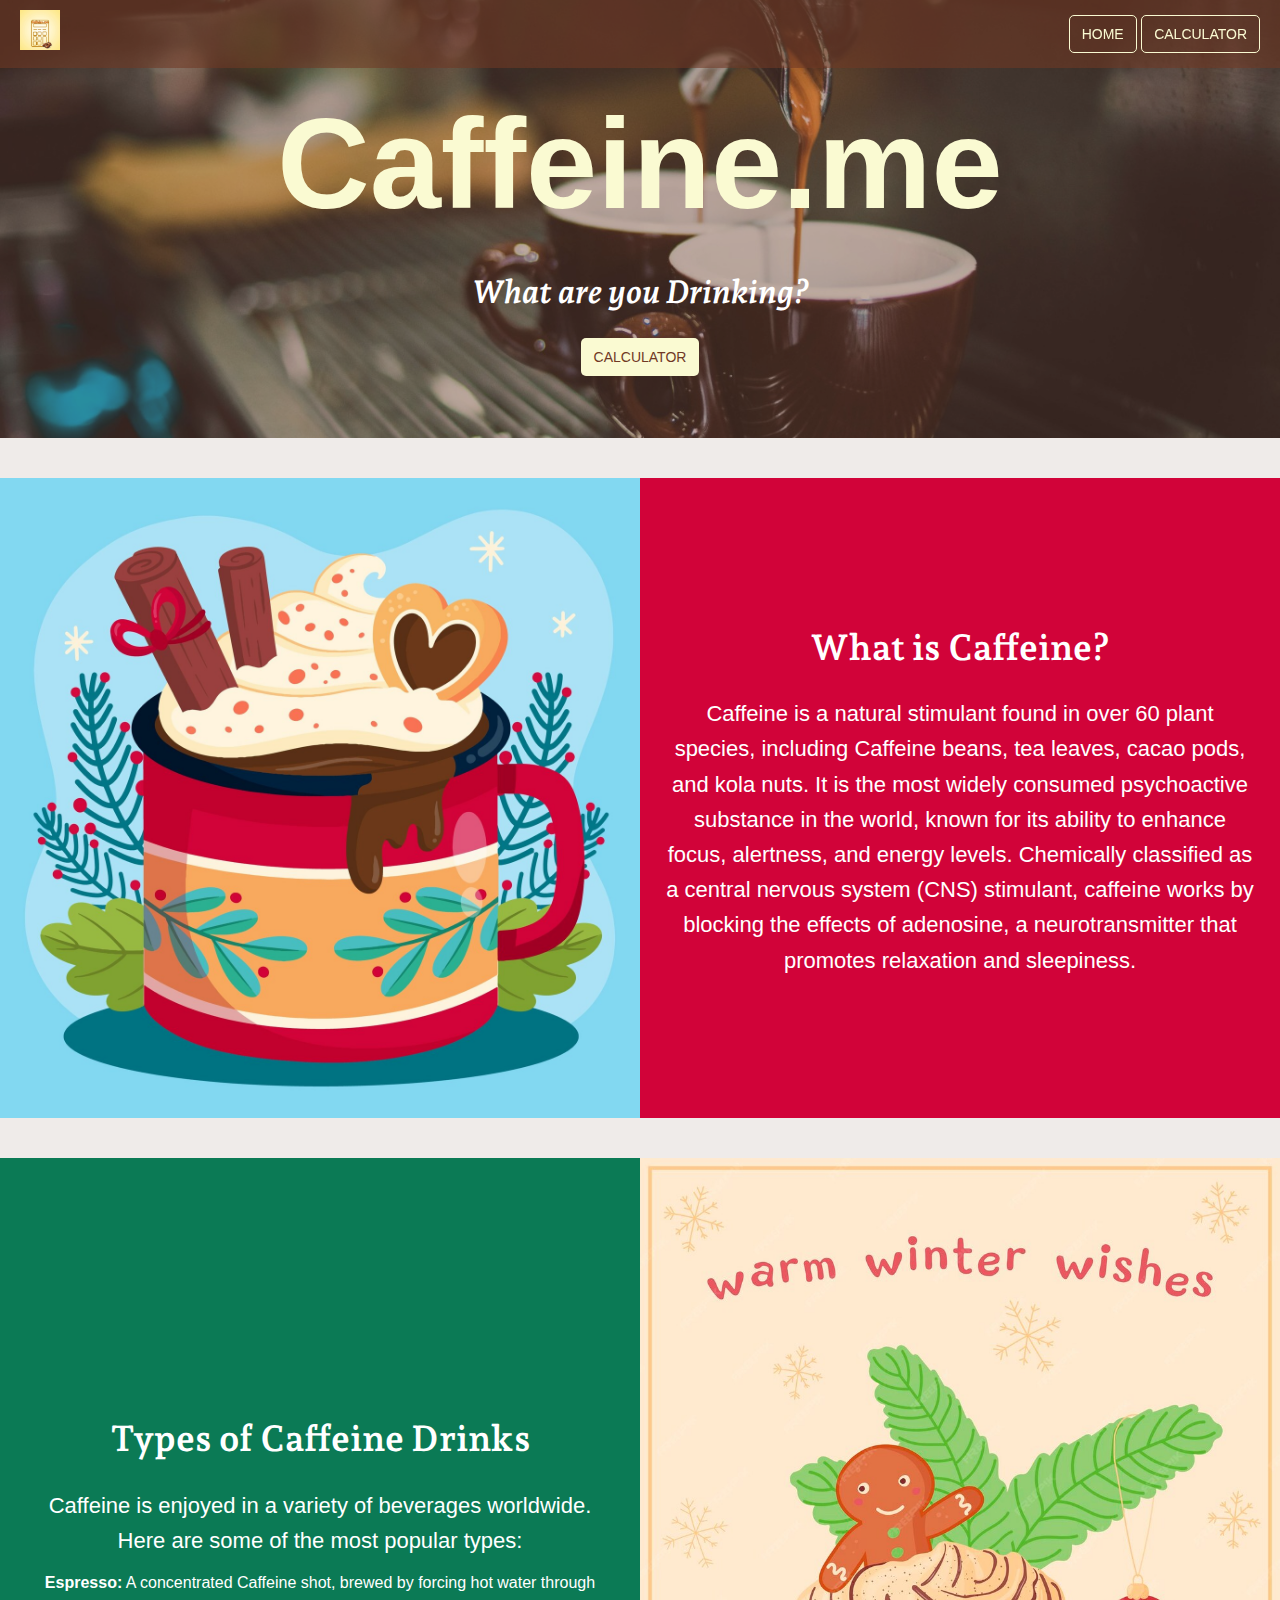
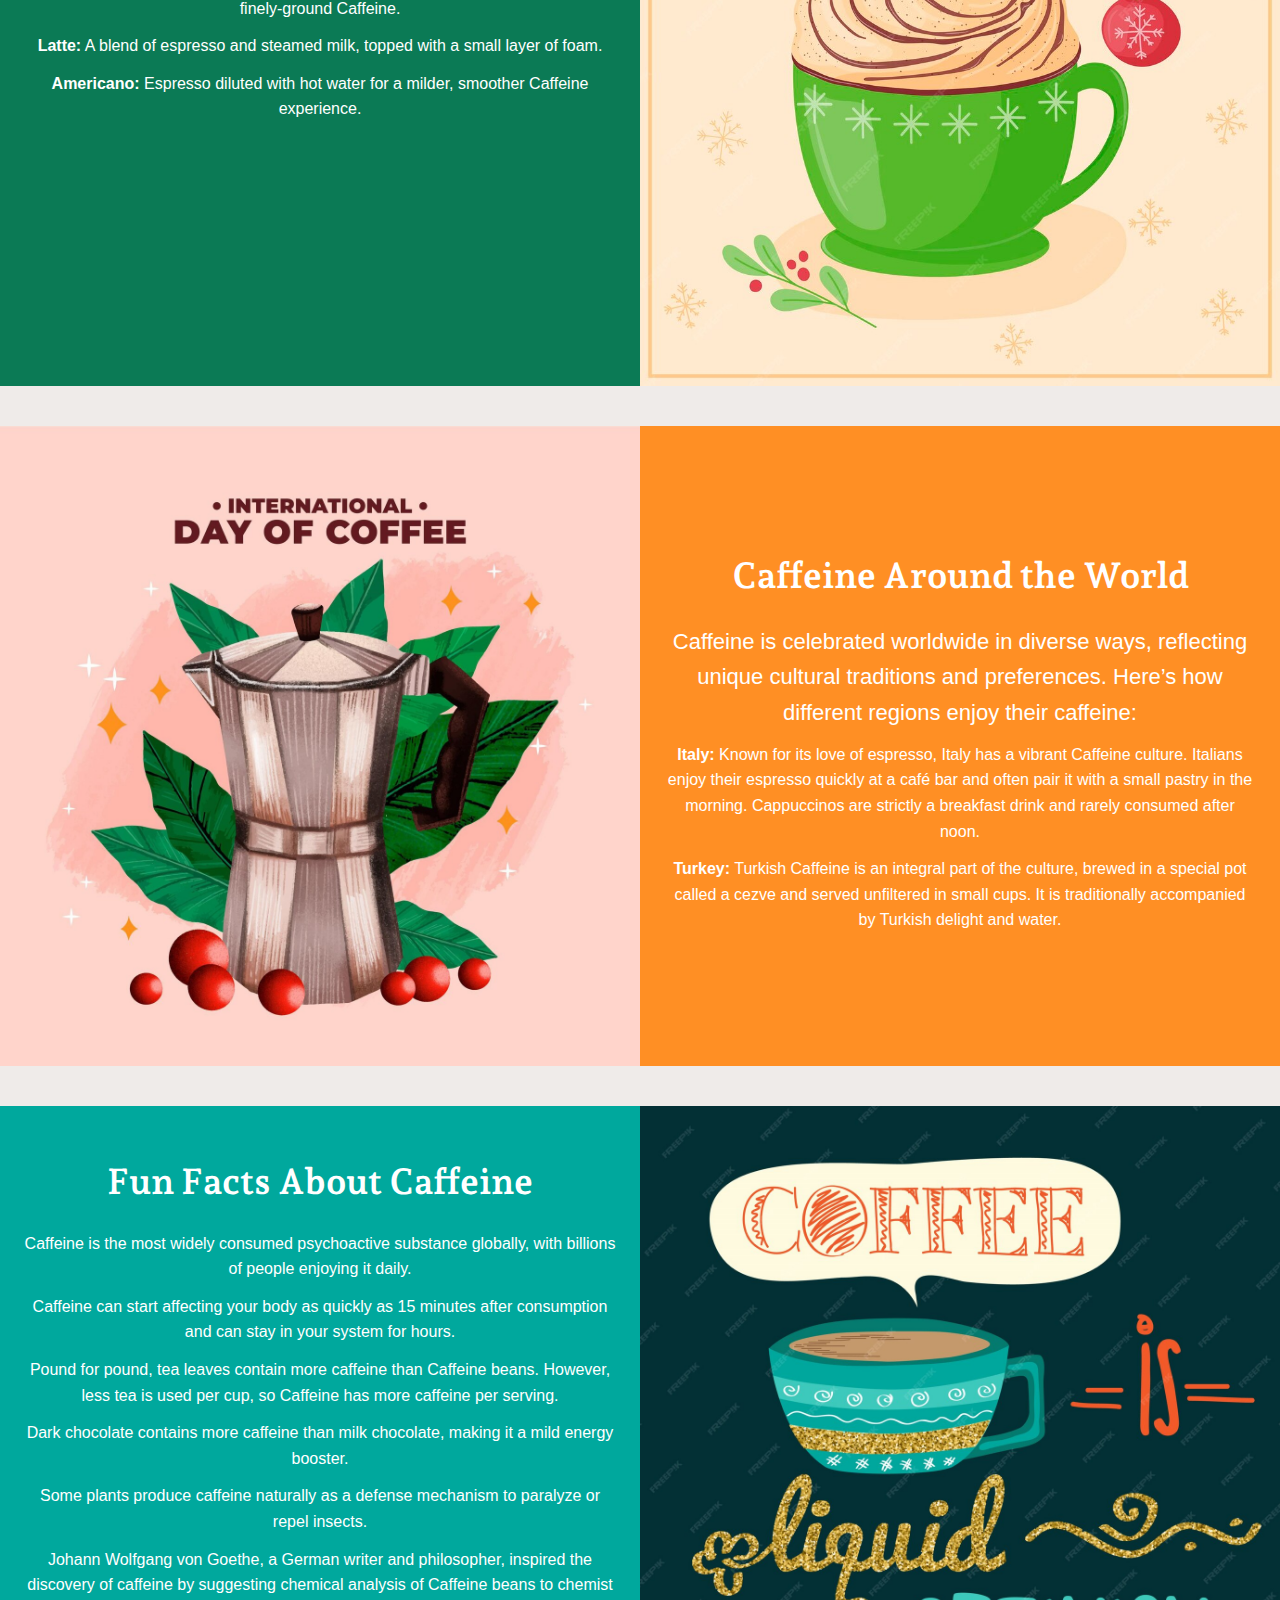
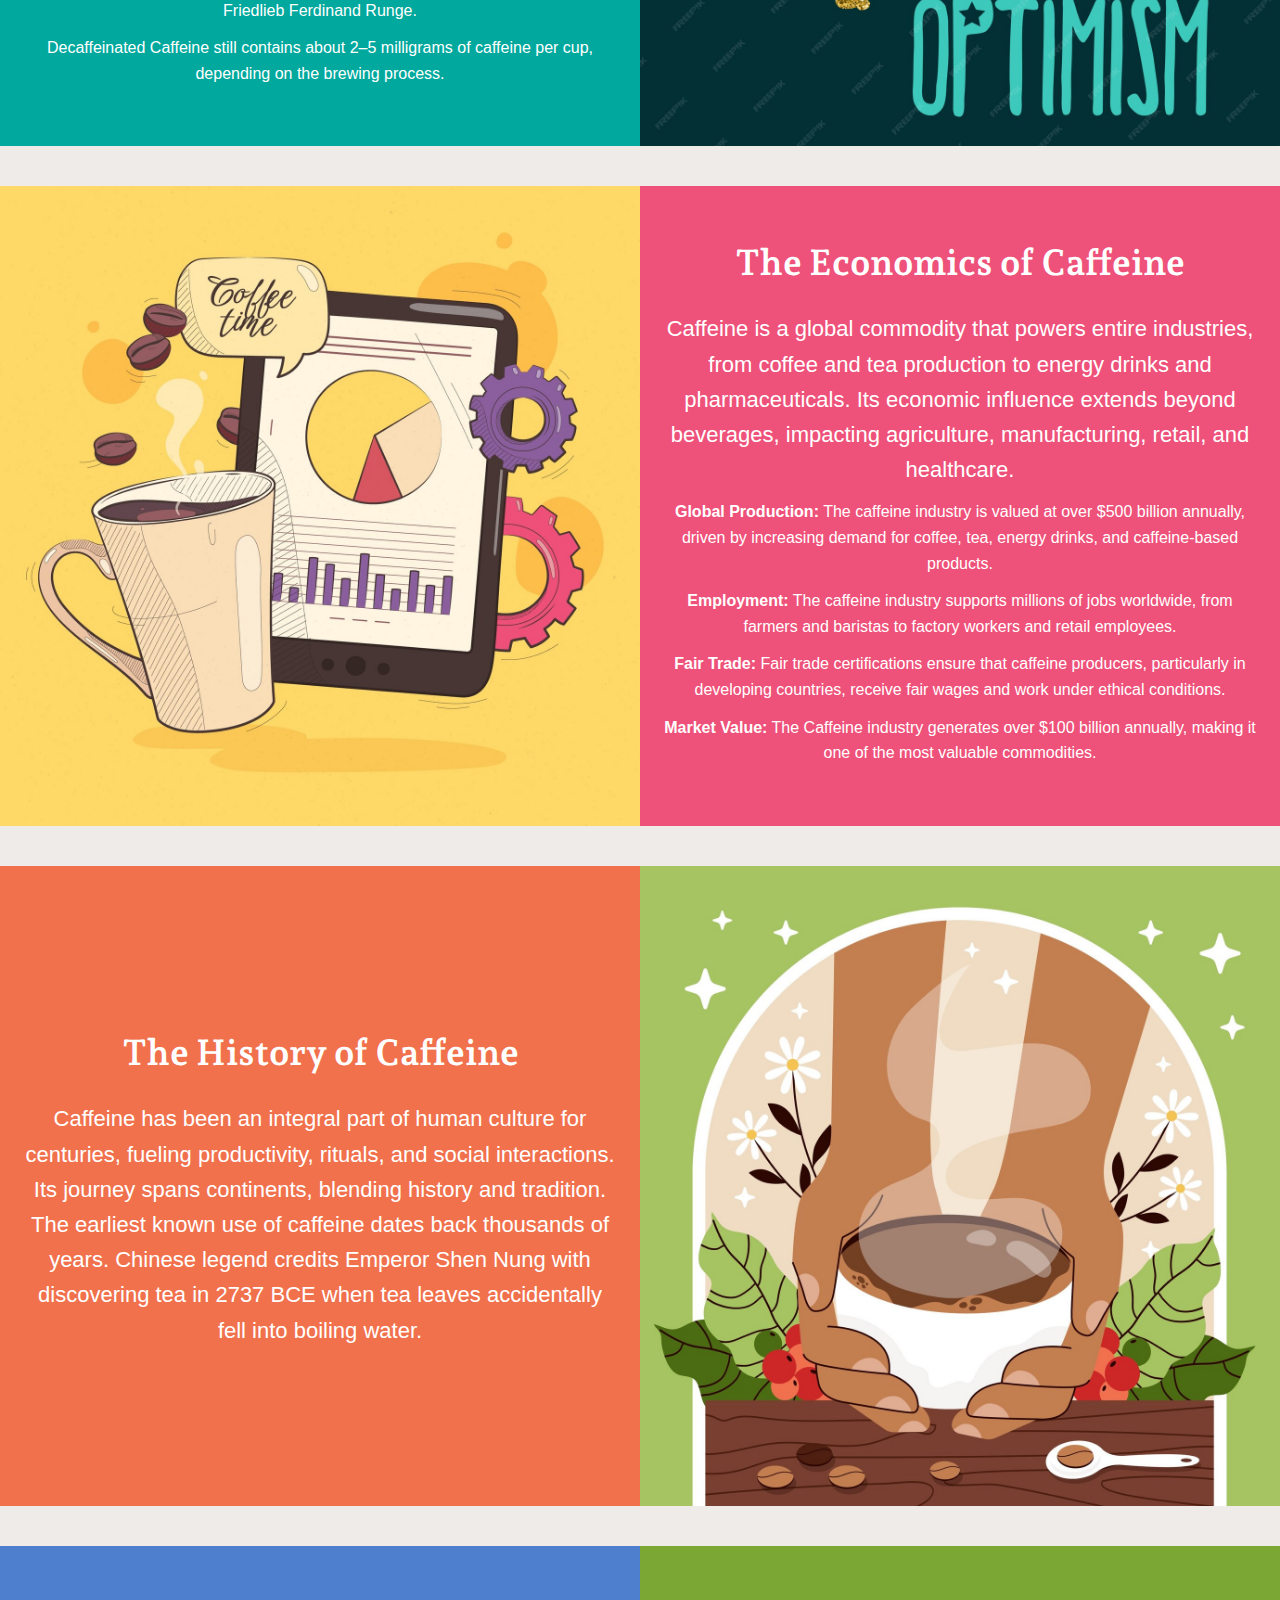
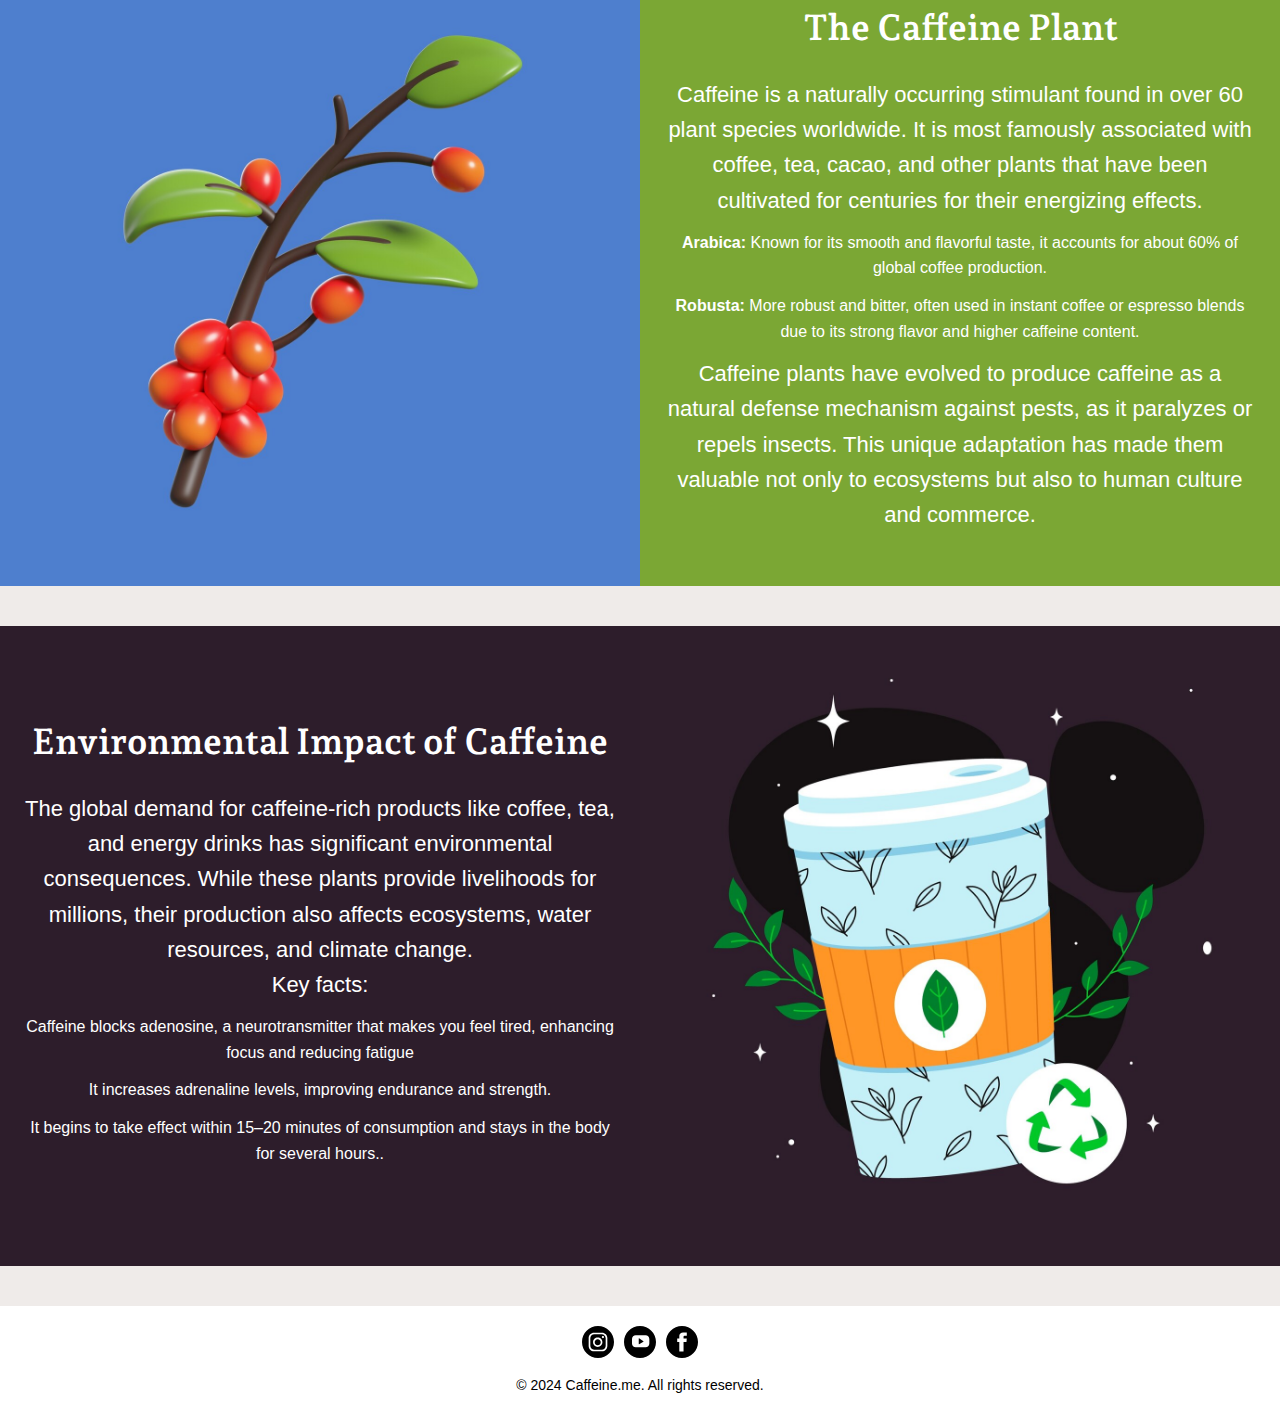
==== commit 5d368b58: "Design Change" ====
--- a/index.html
+++ b/index.html
@@ -47,29 +47,30 @@
           </div>
 
           <div class="content">
-            <h2>About Coffee</h2>
-            <p>
-              Coffee, a globally beloved beverage, is brewed from roasted seeds
-              of Coffea berries, picked and processed when ripe. Its origins
-              trace back to Ethiopia, where legend credits a goat herder, Kaldi,
-              with its discovery. Revered for its aroma, taste, and energizing
-              effects, coffee has inspired rich cultural traditions worldwide.
+            <h2>What is Caffeine?</h2>
+            <p>
+              Caffeine is a natural stimulant found in over 60 plant species,
+               including Caffeine beans, tea leaves, cacao pods, and kola nuts. 
+               It is the most widely consumed psychoactive substance in the world, 
+               known for its ability to enhance focus, alertness, and energy levels.
+               Chemically classified as a central nervous system (CNS) stimulant, 
+               caffeine works by blocking the effects of adenosine, a neurotransmitter 
+               that promotes relaxation and sleepiness.
             </p>
           </div>
         </section>
 
         <section class="section coffee-type-section">
           <div class="content">
-            <h2>Types of Coffee Drinks</h2>
-            <p>
-              Coffee has evolved into a variety of beverages worldwide, each
-              with its own distinct taste and preparation method. Here are some
-              popular types:
-            </p>
-            <ul>
-              <li>
-                <b>Espresso:</b> A concentrated coffee shot, brewed by forcing
-                hot water through finely-ground coffee.
+            <h2>Types of Caffeine Drinks</h2>
+            <p>
+              Caffeine is enjoyed in a variety of beverages worldwide. 
+              Here are some of the most popular types:
+            </p>
+            <ul>
+              <li>
+                <b>Espresso:</b> A concentrated Caffeine shot, brewed by forcing
+                hot water through finely-ground Caffeine.
               </li>
               <li>
                 <b>Latte:</b> A blend of espresso and steamed milk, topped with
@@ -77,7 +78,7 @@
               </li>
               <li>
                 <b>Americano:</b> Espresso diluted with hot water for a milder,
-                smoother coffee experience.
+                smoother Caffeine experience.
               </li>
             </ul>
           </div>
@@ -91,21 +92,25 @@
             <img src="/assets/images/home/coffee-world.jpg" />
           </div>
           <div class="content">
-            <h2>Coffee Around the World</h2>
-            <p>
-              Coffee culture varies greatly from one country to another,
-              showcasing unique traditions and brewing methods:
-            </p>
-            <ul>
-              <li>
-                <b>Italy:</b> Known for espresso and its derivatives, like
-                cappuccino and macchiato, typically enjoyed quickly at coffee
-                bars.
-              </li>
-              <li>
-                <b>Turkey:</b> Turkish coffee is brewed in a special pot called
-                a cezve, resulting in a strong, unfiltered coffee often flavored
-                with cardamom.
+            <h2>Caffeine Around the World</h2>
+            <p>
+              Caffeine is celebrated worldwide in diverse ways, 
+              reflecting unique cultural traditions and preferences. 
+              Here’s how different regions enjoy their caffeine:
+            </p>
+            <ul>
+              <li>
+                <b>Italy:</b> Known for its love of espresso, 
+                Italy has a vibrant Caffeine culture. Italians enjoy 
+                their espresso quickly at a café bar and often pair 
+                it with a small pastry in the morning. Cappuccinos 
+                are strictly a breakfast drink and rarely consumed after noon.
+              </li>
+              <li>
+                <b>Turkey:</b> Turkish Caffeine is an integral part of 
+                the culture, brewed in a special pot called a cezve and 
+                served unfiltered in small cups. It is traditionally 
+                accompanied by Turkish delight and water.
               </li>
             </ul>
           </div>
@@ -113,31 +118,33 @@
 
         <section class="section coffee-funfact-section">
           <div class="content">
-            <h2>Fun Facts About Coffee</h2>
-            <ul>
-              <li>
-                Coffee is the most popular beverage in the world, with over 400
-                billion cups consumed annually.
-              </li>
-              <li>
-                The world’s most expensive coffee, Kopi Luwak, is made from
-                beans digested by civet cats.
-              </li>
-              <li>
-                The first webcam was invented at the University of Cambridge to
-                monitor a coffee pot.
-              </li>
-              <li>
-                Finland is the world’s largest coffee consumer per capita.
-              </li>
-              <li>
-                Decaf coffee still contains a small amount of caffeine – about
-                2-5 milligrams per cup.
-              </li>
-              <li>Brazil’s coffee industry employs over 8 million people.</li>
-              <li>
-                Beethoven was a coffee enthusiast and insisted on precisely 60
-                beans per cup.
+            <h2>Fun Facts About Caffeine</h2>
+            <ul>
+              <li>
+                Caffeine is the most widely consumed psychoactive substance 
+                globally, with billions of people enjoying it daily.
+              </li>
+              <li>
+                Caffeine can start affecting your body as quickly as 15 minutes 
+                after consumption and can stay in your system for hours.
+              </li>
+              <li>
+                Pound for pound, tea leaves contain more caffeine than Caffeine 
+                beans. However, less tea is used per cup, so Caffeine has more 
+                caffeine per serving.
+              </li>
+              <li>
+                Dark chocolate contains more caffeine than milk chocolate, making it a mild energy booster.
+              </li>
+              <li>
+                Some plants produce caffeine naturally as a defense mechanism to paralyze or repel insects.
+              </li>
+              <li>Johann Wolfgang von Goethe, a German writer and philosopher, 
+                inspired the discovery of caffeine by suggesting chemical 
+                analysis of Caffeine beans to chemist Friedlieb Ferdinand Runge.</li>
+              <li>
+                Decaffeinated Caffeine still contains about 2–5 milligrams of 
+                caffeine per cup, depending on the brewing process.
               </li>
             </ul>
           </div>
@@ -151,26 +158,29 @@
             <img src="/assets/images/home/economey.jpg" />
           </div>
           <div class="content">
-            <h2>The Economics of Coffee</h2>
-            <p>
-              Coffee is a significant global commodity, impacting economies
-              around the world:
-            </p>
-            <ul>
-              <li>
-                <b>Global Production:</b> Coffee is grown in over 70 countries,
-                with Brazil, Vietnam, and Colombia leading the market.
-              </li>
-              <li>
-                <b>Employment:</b> The coffee industry provides livelihoods for
-                over 125 million people worldwide.
-              </li>
-              <li>
-                <b>Fair Trade:</b> Fair trade certifications ensure farmers
-                receive fair wages and work in sustainable conditions.
-              </li>
-              <li>
-                <b>Market Value:</b> The coffee industry generates over $100
+            <h2>The Economics of Caffeine</h2>
+            <p>
+              Caffeine is a global commodity that powers entire industries, 
+              from coffee and tea production to energy drinks and pharmaceuticals. 
+              Its economic influence extends beyond beverages, impacting agriculture, 
+              manufacturing, retail, and healthcare.
+            </p>
+            <ul>
+              <li>
+                <b>Global Production:</b> The caffeine industry is valued at over 
+                $500 billion annually, driven by increasing demand for coffee, tea, 
+                energy drinks, and caffeine-based products.
+              </li>
+              <li>
+                <b>Employment:</b> The caffeine industry supports millions of jobs
+                 worldwide, from farmers and baristas to factory workers and retail employees.
+              </li>
+              <li>
+                <b>Fair Trade:</b> Fair trade certifications ensure that caffeine producers,
+                 particularly in developing countries, receive fair wages and work under ethical conditions.
+              </li>
+              <li>
+                <b>Market Value:</b> The Caffeine industry generates over $100
                 billion annually, making it one of the most valuable
                 commodities.
               </li>
@@ -180,17 +190,16 @@
 
         <section class="section coffee-history-section">
           <div class="content">
-            <h2>The History of Coffee</h2>
-            <p>
-              Coffee originated in Ethiopia, where legend credits a goat herder,
-              Kaldi, with its discovery after noticing energetic goats. It
-              spread to Yemen for rituals and by the 15th century reached the
-              Middle East and Europe, becoming central to social life.
-            </p>
-            <p>
-              The first coffeehouses in the Ottoman Empire inspired similar hubs
-              across Europe. Today, coffee unites cultures and histories
-              globally with every cup.
+            <h2>The History of Caffeine</h2>
+            <p>
+              Caffeine has been an integral part of human culture for centuries, 
+              fueling productivity, rituals, and social interactions. Its journey 
+              spans continents, blending history and tradition.
+            </p>
+            <p>
+              The earliest known use of caffeine dates back thousands of years. 
+              Chinese legend credits Emperor Shen Nung with discovering tea in 
+              2737 BCE when tea leaves accidentally fell into boiling water.
             </p>
           </div>
           <div class="image">
@@ -203,11 +212,12 @@
             <img src="/assets/images/home/plant.jpg" />
           </div>
           <div class="content">
-            <h2>The Coffee Plant</h2>
-            <p>
-              Coffee beans are actually the seeds of the coffee cherry, a fruit
-              that grows on coffee trees. The two main species of coffee plants
-              are:
+            <h2>The Caffeine Plant</h2>
+            <p>
+              Caffeine is a naturally occurring stimulant found in over 60 
+              plant species worldwide. It is most famously associated with 
+              coffee, tea, cacao, and other plants that have been cultivated 
+              for centuries for their energizing effects.
             </p>
             <ul>
               <li>
@@ -221,35 +231,36 @@
               </li>
             </ul>
             <p>
-              Coffee trees thrive in tropical climates near the equator, often
-              called the "Coffee Belt," which includes countries like Colombia,
-              Brazil, Ethiopia, and Vietnam.
+              Caffeine plants have evolved to produce caffeine as a natural 
+              defense mechanism against pests, as it paralyzes or repels insects. 
+              This unique adaptation has made them valuable not only to ecosystems
+               but also to human culture and commerce.
             </p>
           </div>
         </section>
 
         <section class="section coffee-env-section">
           <div class="content">
-            <h2>Environmental Impact of Coffee</h2>
-            <p>
-              Coffee production has both positive and negative environmental
-              impacts. While coffee provides livelihoods for millions of
-              farmers, its cultivation can also lead to deforestation, water
-              use, and carbon emissions.
+            <h2>Environmental Impact of Caffeine</h2>
+            <p>
+              The global demand for caffeine-rich products like coffee, tea, 
+              and energy drinks has significant environmental consequences. 
+              While these plants provide livelihoods for millions, their 
+              production also affects ecosystems, water resources, and climate change.
+            </p>
             </p>
             <p>Key facts:</p>
             <ul>
               <li>
-                Shade-grown coffee is a sustainable practice that protects
-                ecosystems and reduces deforestation.
-              </li>
-              <li>
-                Fair trade certifications promote environmentally friendly
-                farming and fair wages for farmers.
-              </li>
-              <li>
-                Reusable coffee cups and eco-friendly packaging can reduce waste
-                from single-use products.
+                Caffeine blocks adenosine, a neurotransmitter that 
+                makes you feel tired, enhancing focus and reducing fatigue
+              </li>
+              <li>
+                It increases adrenaline levels, improving endurance and strength.
+              </li>
+              <li>
+                It begins to take effect within 15–20 minutes of consumption and
+                stays in the body for several hours..
               </li>
             </ul>
           </div>
@@ -286,7 +297,7 @@
                 ></circle>
               </svg>
             </a>
-            <a href="www.youtube.com" target="_blank">
+            <a href="https://cdnjs.cloudflare.com/ajax/libs/font-awesome/6.0.0-beta3/css/all.min.css" target="_blank" rel="stylesheet">
                 <svg aria-hidden="true" class="valign-middle absoluteCenter" focusable="false" preserveAspectRatio="xMidYMid meet" style="width:32px;height:32px;overflow:visible;fill:currentColor" viewBox="0 0 24 24"><path d="M11.9997802,0 C18.6169827,0 24,5.38345699 24,12.0002198 C24,18.6169827 18.6169827,24 11.9997802,24 C5.38301731,24 0,18.6169827 0,12.0002198 C0,5.38345699 5.38301731,0 11.9997802,0 Z M16.1700158,7 L8.82998416,7 C7.26701245,7 6,8.25308368 6,9.79887301 L6,13.201127 C6,14.7469163 7.26701245,16 8.82998416,16 L16.1700158,16 C17.7329875,16 19,14.7469163 19,13.201127 L19,9.79887301 C19,8.25308368 17.7329875,7 16.1700158,7 Z M11.3262463,9.28078768 L14.5709798,11.3486057 C14.7141036,11.4390048 14.689657,11.6696954 14.5443107,11.7571306 L11.3218015,13.7217059 C11.1822335,13.8056832 11.0555556,13.6925608 11.0555556,13.5162084 L11.0555556,9.4838152 C11.0555556,9.30499291 11.1857894,9.19236451 11.3262463,9.28078768 Z"></path><circle class="sb-icon-hover" cx="50%" cy="50%" fill="transparent" r="75%"></circle></svg>
             </a>
             <a href="www.facebook.com" target="_blank">
--- a/assets/css/ani.css
+++ b/assets/css/ani.css
@@ -41,7 +41,7 @@
     justify-content: space-between;
     align-items: center;
     padding: 10px 20px;
-    background-color: rgba(0, 0, 0, 0.7); /* Added background for visibility */
+    background-color: #70382594; /* Added background for visibility */
     z-index: 10;
 }
 
@@ -60,17 +60,16 @@
 }
 
 nav button {
-    background: transparent;
-    color: lightgoldenrodyellow;
-    border: none;
-    font-size: 16px;
-    cursor: pointer;
-    padding: 5px 10px;
+    padding: 10px 12px;
+    background-color: transparent;
+    color: #fafad2;
+    border: 1px solid #fafad2;
+    font-size: 14px;
 }
 
 nav button:hover {
-    color: #6f4e37;
-    background-color: transparent;
+    color: #703825;
+    background-color: #fafad2;
     box-shadow: none;
 }
 
@@ -100,18 +99,18 @@
 }
 
 section button {
-    padding: 10px 20px;
-    background-color: white;
-    color: black;
-    border: none;
-    cursor: pointer;
-    font-size: 18px;
-    margin: 10px 0;
+    padding: 10px 12px;
+    color: #703825;
+    background-color: #fafad2;
+    box-shadow: none;
+    font-size: 14px;
+    border: 1px solid transparent;
 }
 
 section button:hover {
-    background-color: #6f4e37;
-    color: white;
+    background-color: transparent;
+    color: #fafad2;
+    border: 1px solid #fafad2;
 }
 
 #dropdown-container {
--- a/assets/css/home.css
+++ b/assets/css/home.css
@@ -24,6 +24,7 @@
     font-size: 14px;
     border: 1px solid transparent;
 }
+
 section button:hover{
     background-color: transparent;
     color: #fafad2;
@@ -149,3 +150,103 @@
     margin-top: 10px;
 }
 
+
+/* General Mobile Responsiveness */
+@media (max-width: 768px) {
+    nav {
+        display: flex;
+        flex-direction: column; /* Stack navigation items vertically */
+        align-items: center;
+        padding: 10px 0;
+    }
+
+    nav button {
+        margin: 5px 0; /* Add spacing between buttons */
+        font-size: 12px; /* Adjust font size for smaller screens */
+    }
+
+    .banner {
+        background-size: cover;
+        background-position: center;
+        padding: 20px;
+    }
+
+    .banner .logo {
+        font-size: 64px; /* Reduce logo size for mobile */
+    }
+
+    .banner-content {
+        padding: 20px;
+        text-align: center;
+    }
+
+    .section {
+        flex-direction: column; /* Stack image and content vertically */
+    }
+
+    .section .image,
+    .section .content {
+        width: 100%; /* Full width for both image and content */
+        padding: 10px;
+    }
+
+    .section .content h2 {
+        font-size: 28px; /* Adjust heading size */
+    }
+
+    .section .content p {
+        font-size: 16px; /* Adjust paragraph size */
+    }
+
+    .section .content ul {
+        padding: 0;
+    }
+
+    .section .content ul li {
+        font-size: 14px;
+    }
+
+    footer {
+        text-align: center;
+        padding: 20px;
+    }
+
+    footer .social-icons-section {
+        flex-wrap: wrap; /* Allow wrapping for social icons */
+        gap: 5px;
+    }
+}
+
+/* Small Mobile Devices (max-width: 480px) */
+@media (max-width: 480px) {
+    nav button {
+        font-size: 10px; /* Further reduce button font size */
+        padding: 8px; /* Smaller padding for buttons */
+    }
+
+    .banner .logo {
+        font-size: 48px; /* Reduce logo size even further */
+    }
+
+    .banner-content {
+        padding: 10px; /* Reduce padding for smaller screens */
+    }
+
+    .section .content h2 {
+        font-size: 24px; /* Adjust heading size */
+    }
+
+    .section .content p {
+        font-size: 14px; /* Adjust paragraph size */
+    }
+
+    .social-icons-section {
+        flex-direction: column; /* Stack icons vertically */
+        gap: 8px;
+    }
+
+    footer {
+        font-size: 12px; /* Adjust footer font size */
+    }
+}
+
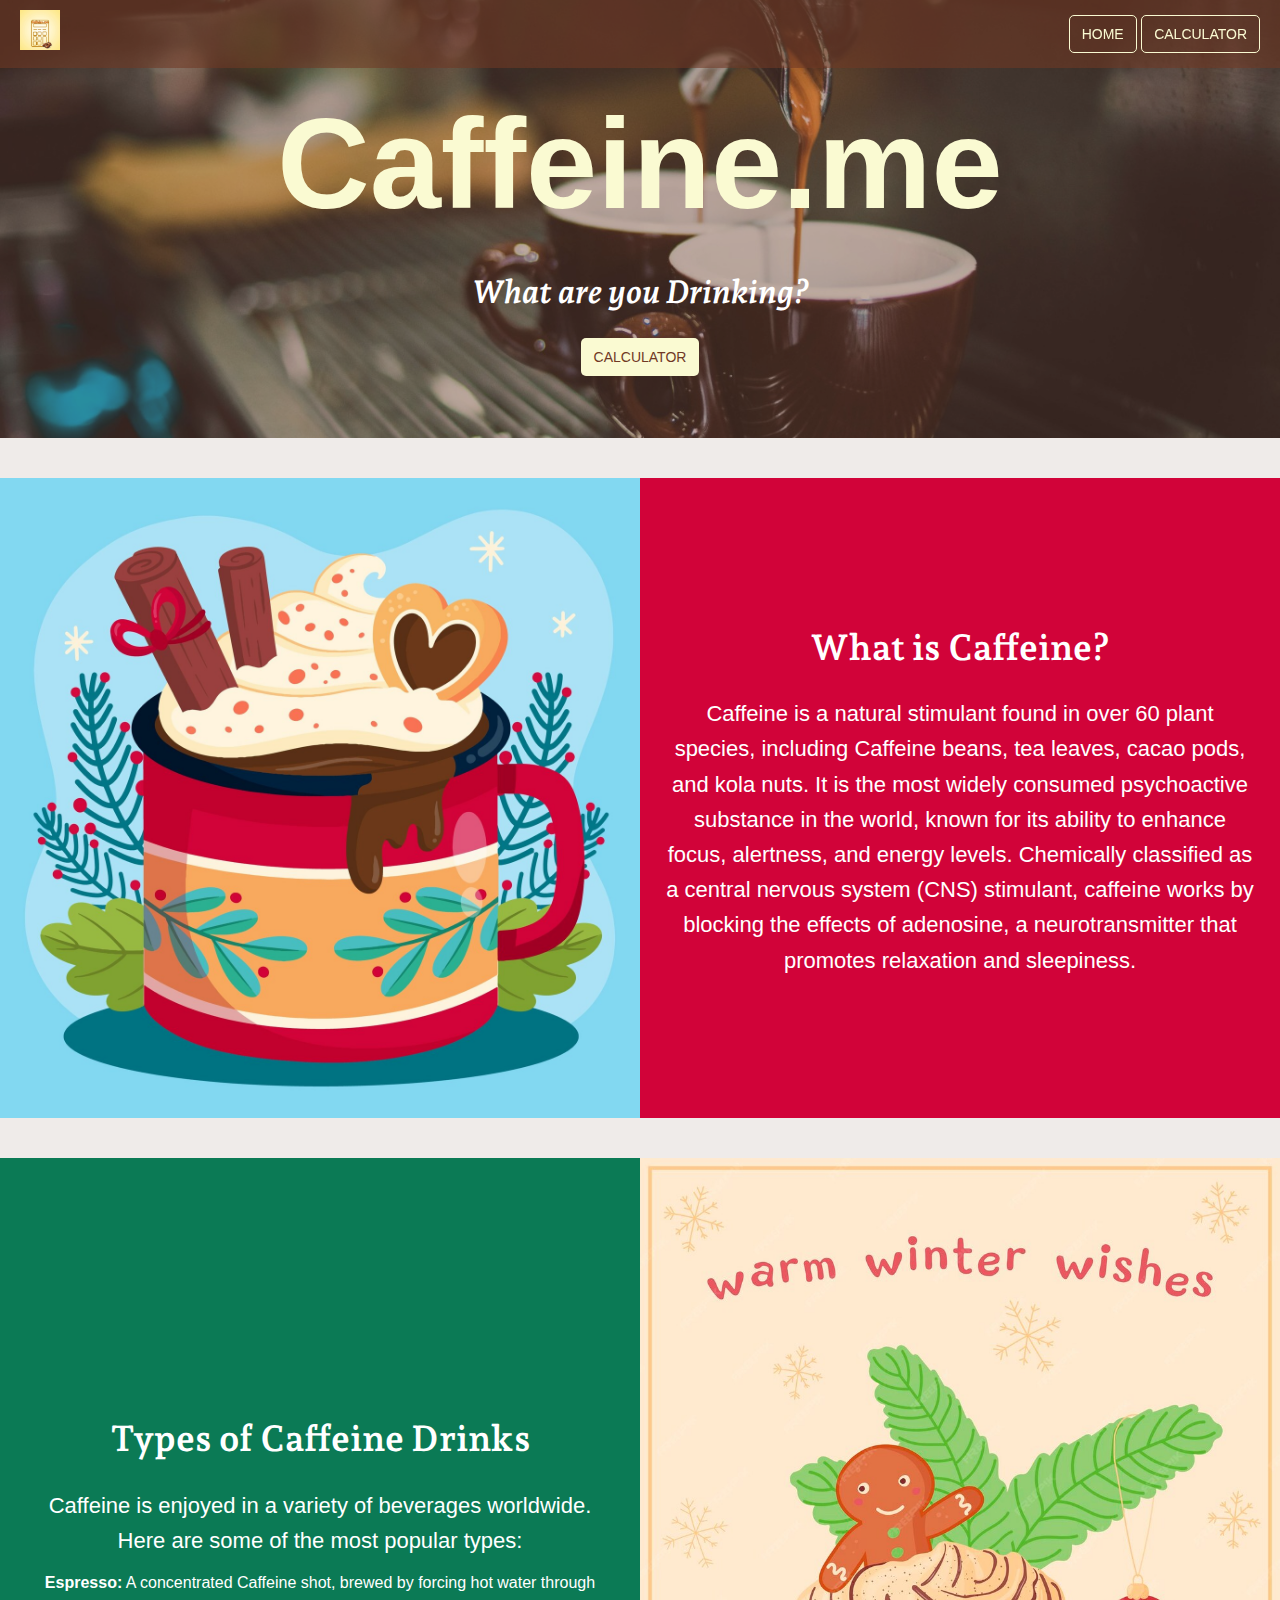
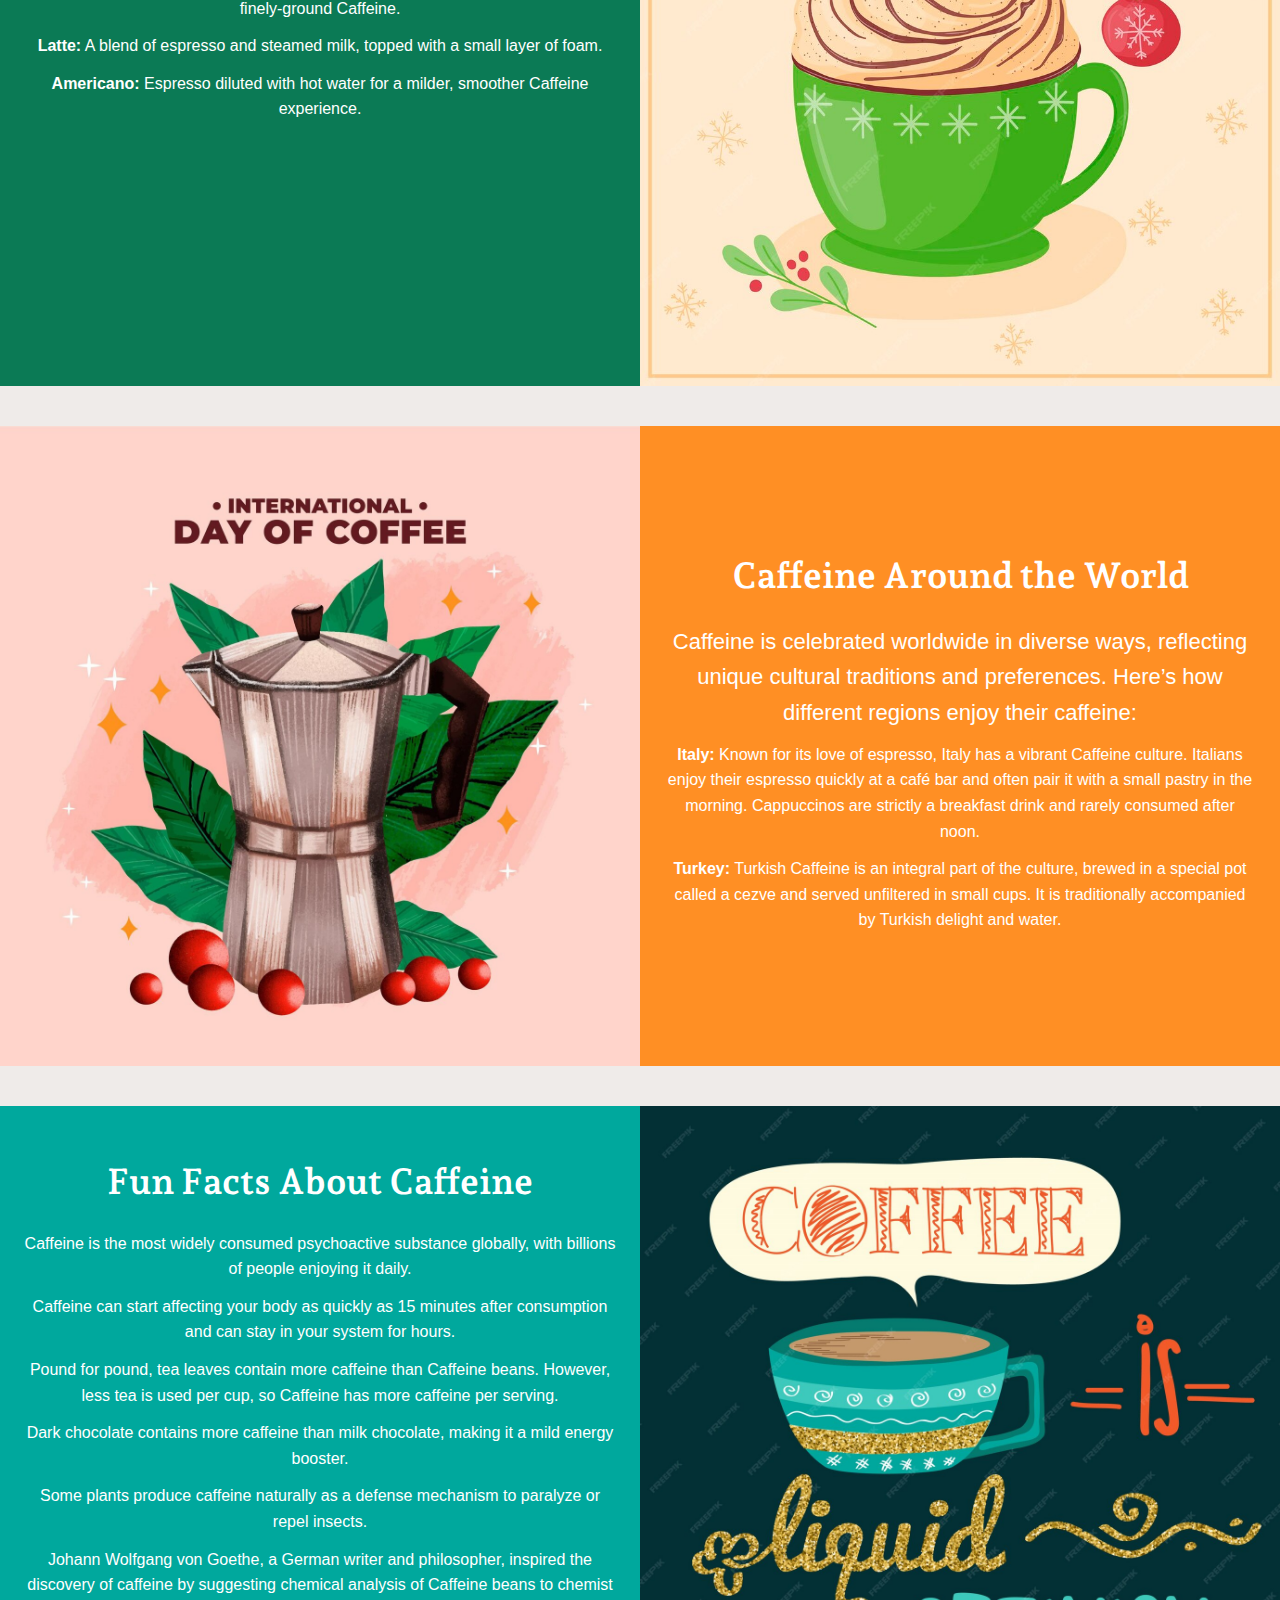
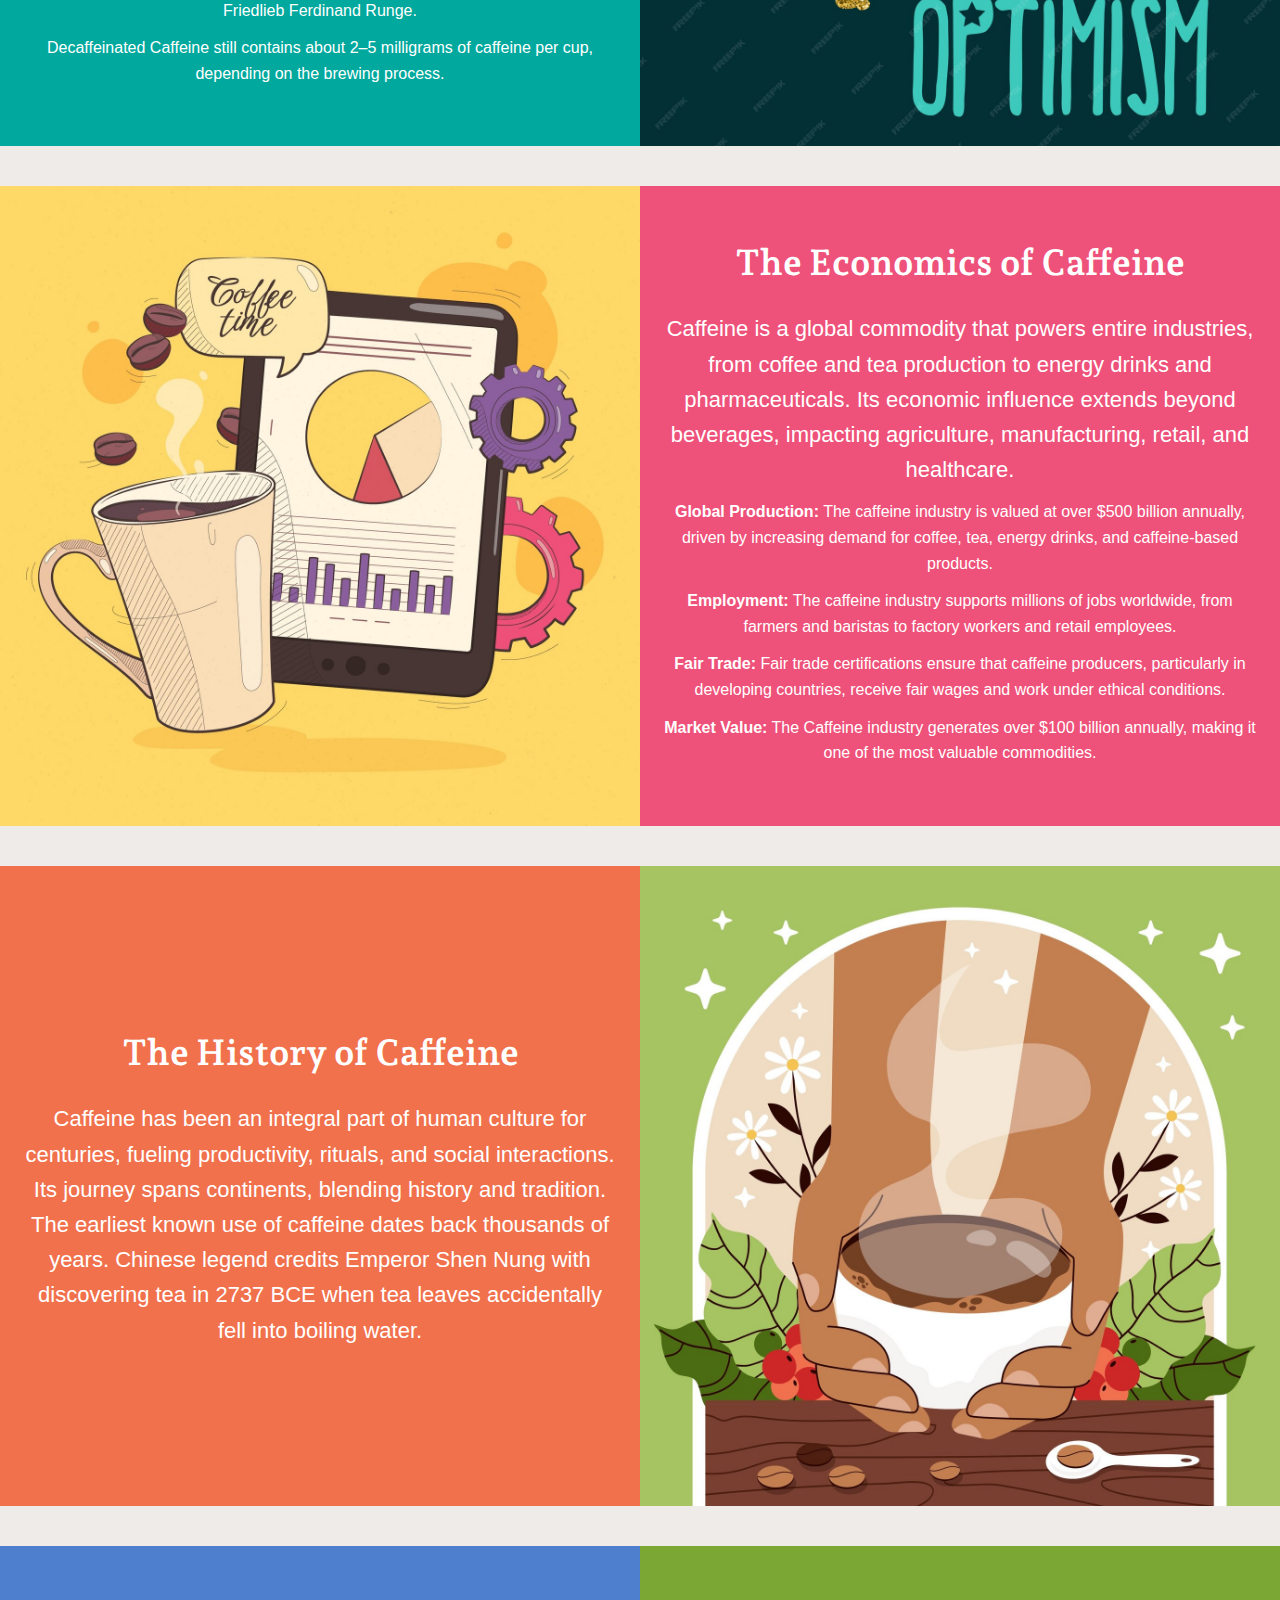
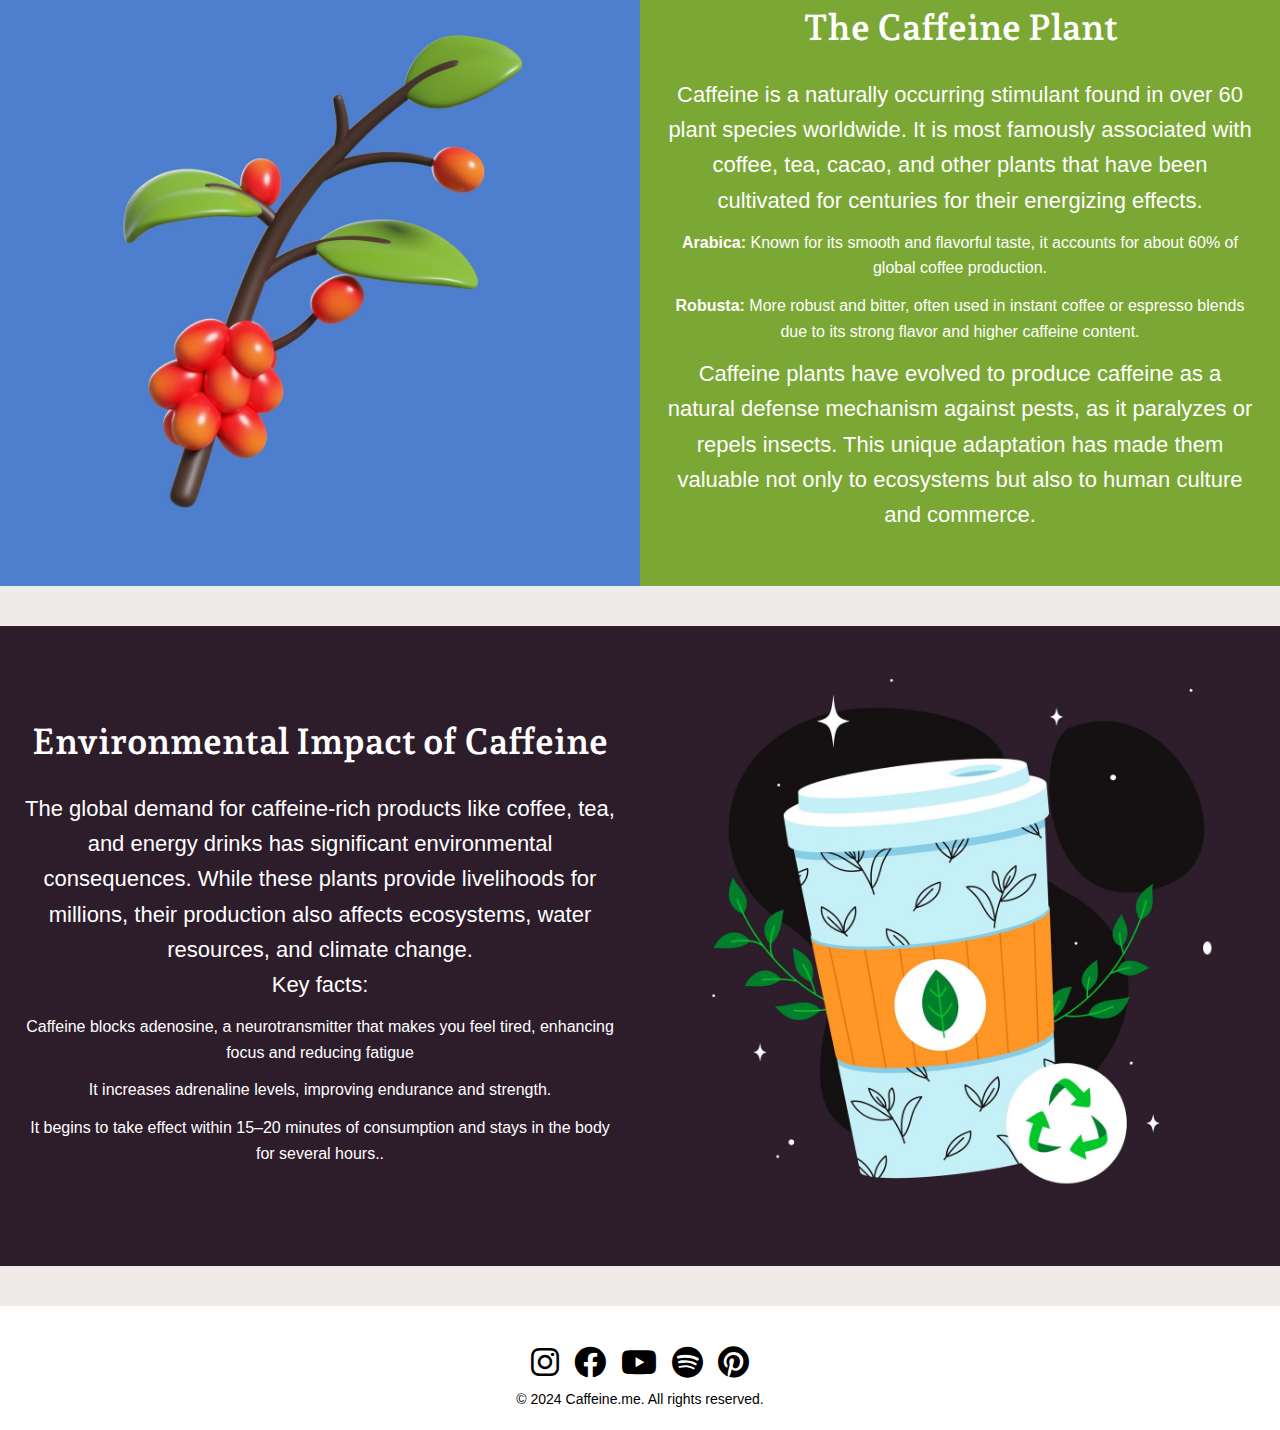
==== commit 191e8c2a: "Changes done as per the Professor comments" ====
--- a/index.html
+++ b/index.html
@@ -271,7 +271,7 @@
 
         <footer>
           <div class="social-icons-section">
-            <a href="www.instagram.com" target="_blank">
+            <!-- <a href="www.instagram.com" target="_blank">
               <svg
                 aria-hidden="true"
                 class="valign-middle absoluteCenter"
@@ -296,13 +296,13 @@
                   r="75%"
                 ></circle>
               </svg>
-            </a>
-            <a href="https://cdnjs.cloudflare.com/ajax/libs/font-awesome/6.0.0-beta3/css/all.min.css" target="_blank" rel="stylesheet">
+            </a> -->
+            <!-- <a href="https://cdnjs.cloudflare.com/ajax/libs/font-awesome/6.0.0-beta3/css/all.min.css" target="_blank" rel="stylesheet">
                 <svg aria-hidden="true" class="valign-middle absoluteCenter" focusable="false" preserveAspectRatio="xMidYMid meet" style="width:32px;height:32px;overflow:visible;fill:currentColor" viewBox="0 0 24 24"><path d="M11.9997802,0 C18.6169827,0 24,5.38345699 24,12.0002198 C24,18.6169827 18.6169827,24 11.9997802,24 C5.38301731,24 0,18.6169827 0,12.0002198 C0,5.38345699 5.38301731,0 11.9997802,0 Z M16.1700158,7 L8.82998416,7 C7.26701245,7 6,8.25308368 6,9.79887301 L6,13.201127 C6,14.7469163 7.26701245,16 8.82998416,16 L16.1700158,16 C17.7329875,16 19,14.7469163 19,13.201127 L19,9.79887301 C19,8.25308368 17.7329875,7 16.1700158,7 Z M11.3262463,9.28078768 L14.5709798,11.3486057 C14.7141036,11.4390048 14.689657,11.6696954 14.5443107,11.7571306 L11.3218015,13.7217059 C11.1822335,13.8056832 11.0555556,13.6925608 11.0555556,13.5162084 L11.0555556,9.4838152 C11.0555556,9.30499291 11.1857894,9.19236451 11.3262463,9.28078768 Z"></path><circle class="sb-icon-hover" cx="50%" cy="50%" fill="transparent" r="75%"></circle></svg>
-            </a>
-            <a href="www.facebook.com" target="_blank">
+            </a> -->
+            <!-- <a href="www.facebook.com" target="_blank">
                 <svg aria-hidden="true" class="valign-middle absoluteCenter" focusable="false" preserveAspectRatio="xMidYMid meet" style="width:32px;height:32px;overflow:visible;fill:currentColor" viewBox="0 0 24 24"><path d="M11.9997802,0 C18.6169827,0 24,5.38345699 24,12.0002198 C24,18.6169827 18.6169827,24 11.9997802,24 C5.38301731,24 0,18.6169827 0,12.0002198 C0,5.38345699 5.38301731,0 11.9997802,0 Z M15.4043684,4.8 L12.7777895,4.8 C11.2364211,4.8 9.98636842,5.96104896 9.98636842,7.39365487 L9.98636842,9.44903723 L8.59515789,9.44903723 C8.48763158,9.44903723 8.4,9.53002017 8.4,9.6303686 L8.4,11.7623327 C8.4,11.862241 8.48763158,11.9432239 8.59515789,11.9432239 L9.98636842,11.9432239 L9.98636842,19.0186686 C9.98636842,19.1190171 10.074,19.2 10.1815263,19.2 L12.9639474,19.2 C13.0719474,19.2 13.1591053,19.1190171 13.1591053,19.0186686 L13.1591053,11.9432239 L15.1765263,11.9432239 C15.2778947,11.9432239 15.3626842,11.8714836 15.3707368,11.7772969 L15.5649474,9.64533284 C15.5748947,9.53970292 15.4844211,9.44903723 15.3702632,9.44903723 L13.1591053,9.44903723 L13.1591053,7.93632863 C13.1591053,7.58202824 13.4688947,7.29462681 13.8502105,7.29462681 L15.4043684,7.29462681 C15.5123684,7.29462681 15.6,7.21320374 15.6,7.11329543 L15.6,4.98133138 C15.6,4.88142307 15.5123684,4.8 15.4043684,4.8 Z"></path><circle class="sb-icon-hover" cx="50%" cy="50%" fill="transparent" r="75%"></circle></svg>
-            </a>
+            </a> -->
 
           </div>
           <div class="copy-rights">
@@ -337,5 +337,10 @@
         </section> -->
       </main>
     </div>
+    <script src="/assets/js/instagram.js"></script>
+    <script src="/assets/js/facebook.js"></script>
+    <script src="/assets/js/youtube.js"></script>
+    <script src="/assets/js/spotify.js"></script>
+    <script src="/assets/js/pintrest.js"></script>
   </body>
 </html>
--- a/assets/css/home.css
+++ b/assets/css/home.css
@@ -250,3 +250,36 @@
     }
 }
 
+.social-icons-section {
+    display: flex;
+    justify-content: center; /* Centers icons horizontally */
+    align-items: center; /* Aligns icons vertically */
+    gap: 15px; /* Adds space between icons */
+    margin-top: 20px; /* Adds space above the icons */
+  }
+  
+  .social-icons-section a {
+    display: inline-flex; /* Ensures icons are inline-flex for proper alignment */
+    justify-content: center;
+    align-items: center;
+    text-decoration: none; /* Removes underline from links */
+  }
+  
+  .social-icons-section a i {
+    font-size: 32px; /* Icon size */
+    color: #000; /* Default color for icons */
+    transition: color 0.3s ease; /* Smooth hover transition */
+  }
+  
+  .social-icons-section a i:hover {
+    color: #ff5722; /* Hover color */
+  }
+ 
+  .social-icons-section a i:hover {
+    color: #1DB954; /* Spotify green for Spotify */
+  }
+  .social-icons-section a.pinterest i:hover {
+    color: #E60023; /* Pinterest red for Pinterest */
+  }
+    
+
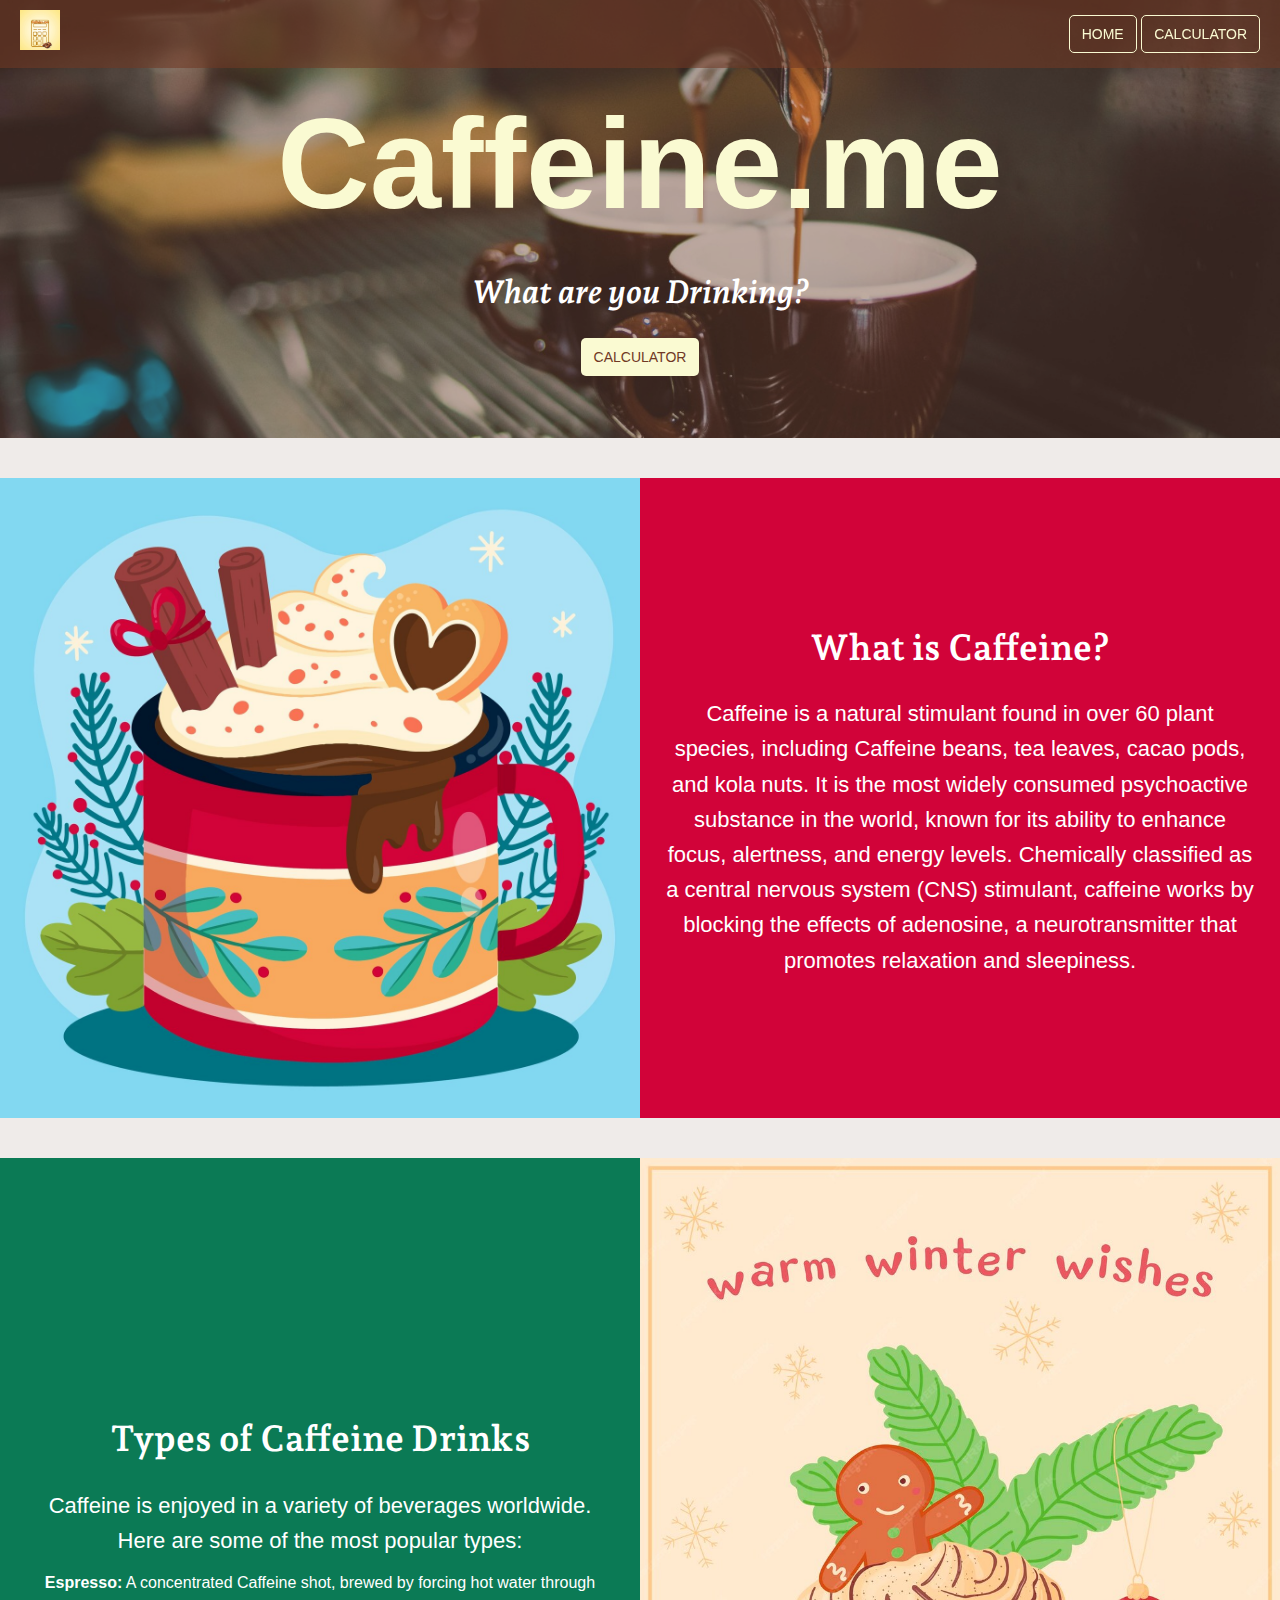
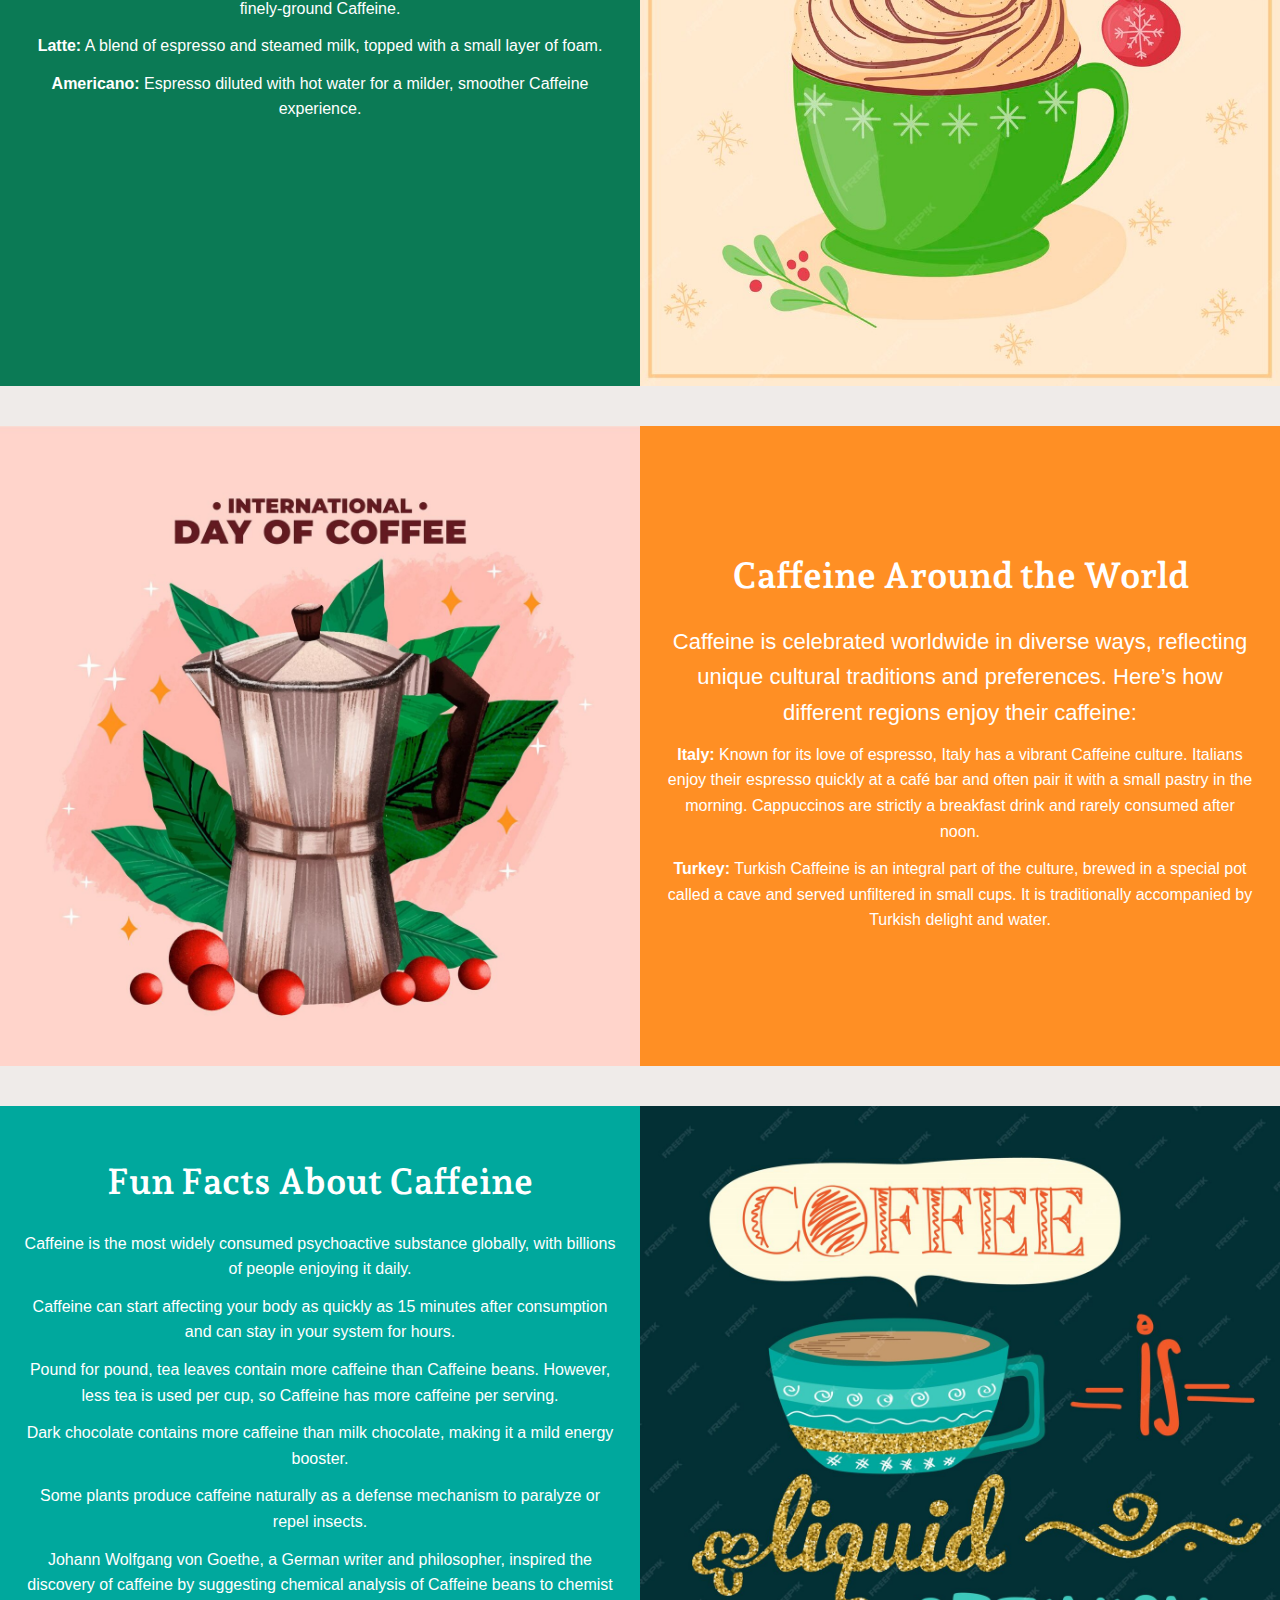
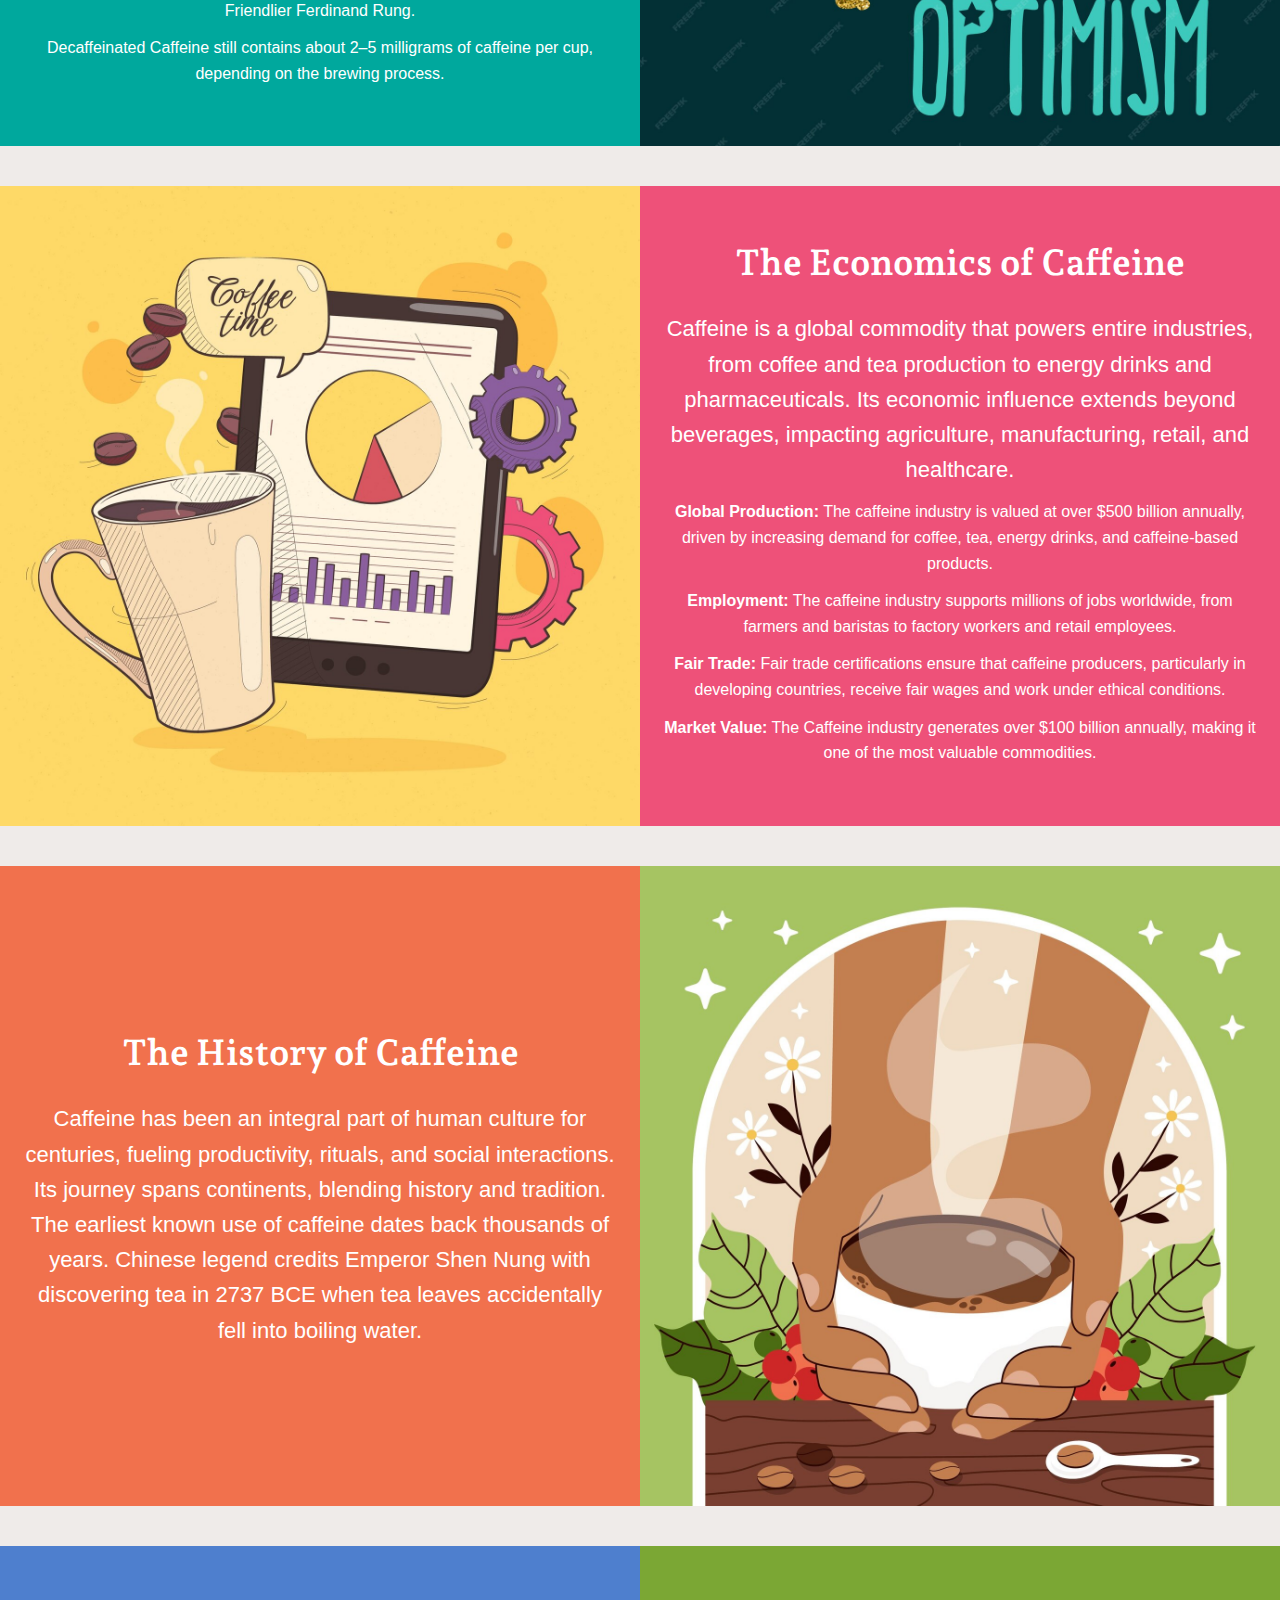
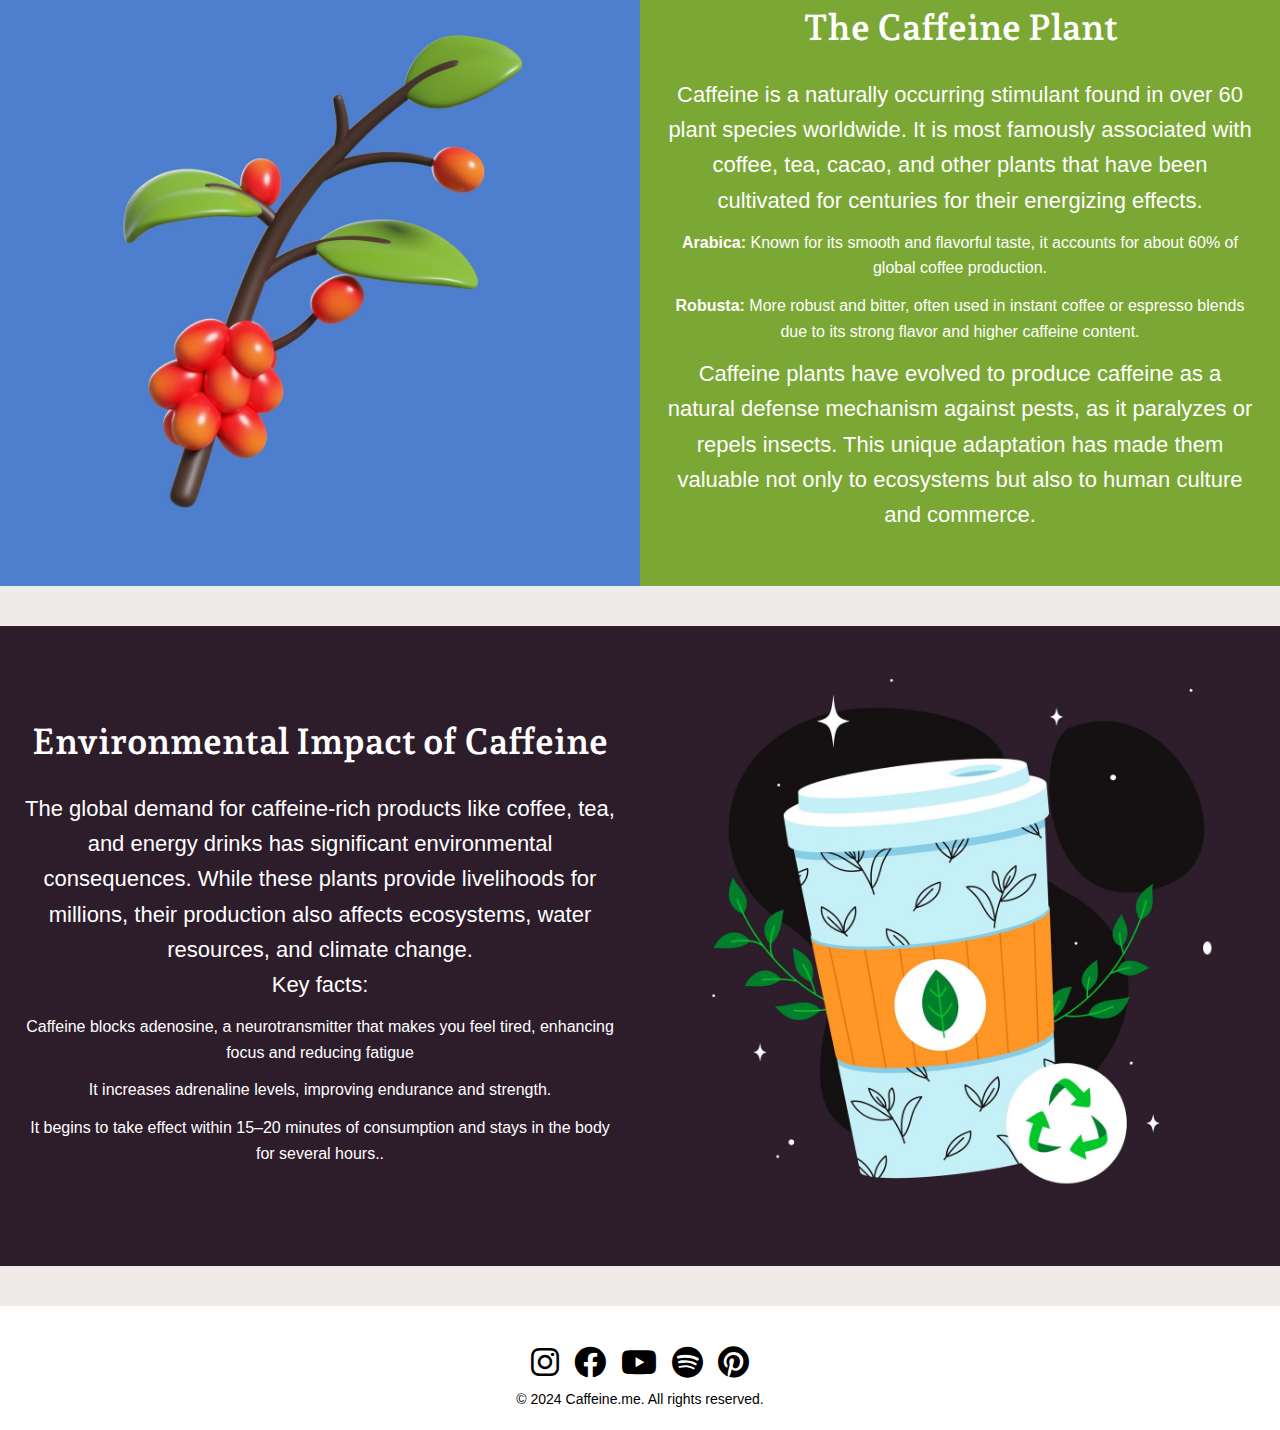
==== commit 0e00802b: "Ensured Spelling Check for the entire Folder structure" ====
--- a/index.html
+++ b/index.html
@@ -108,7 +108,7 @@
               </li>
               <li>
                 <b>Turkey:</b> Turkish Caffeine is an integral part of 
-                the culture, brewed in a special pot called a cezve and 
+                the culture, brewed in a special pot called a cave and 
                 served unfiltered in small cups. It is traditionally 
                 accompanied by Turkish delight and water.
               </li>
@@ -141,7 +141,7 @@
               </li>
               <li>Johann Wolfgang von Goethe, a German writer and philosopher, 
                 inspired the discovery of caffeine by suggesting chemical 
-                analysis of Caffeine beans to chemist Friedlieb Ferdinand Runge.</li>
+                analysis of Caffeine beans to chemist Friendlier Ferdinand Rung.</li>
               <li>
                 Decaffeinated Caffeine still contains about 2–5 milligrams of 
                 caffeine per cup, depending on the brewing process.
